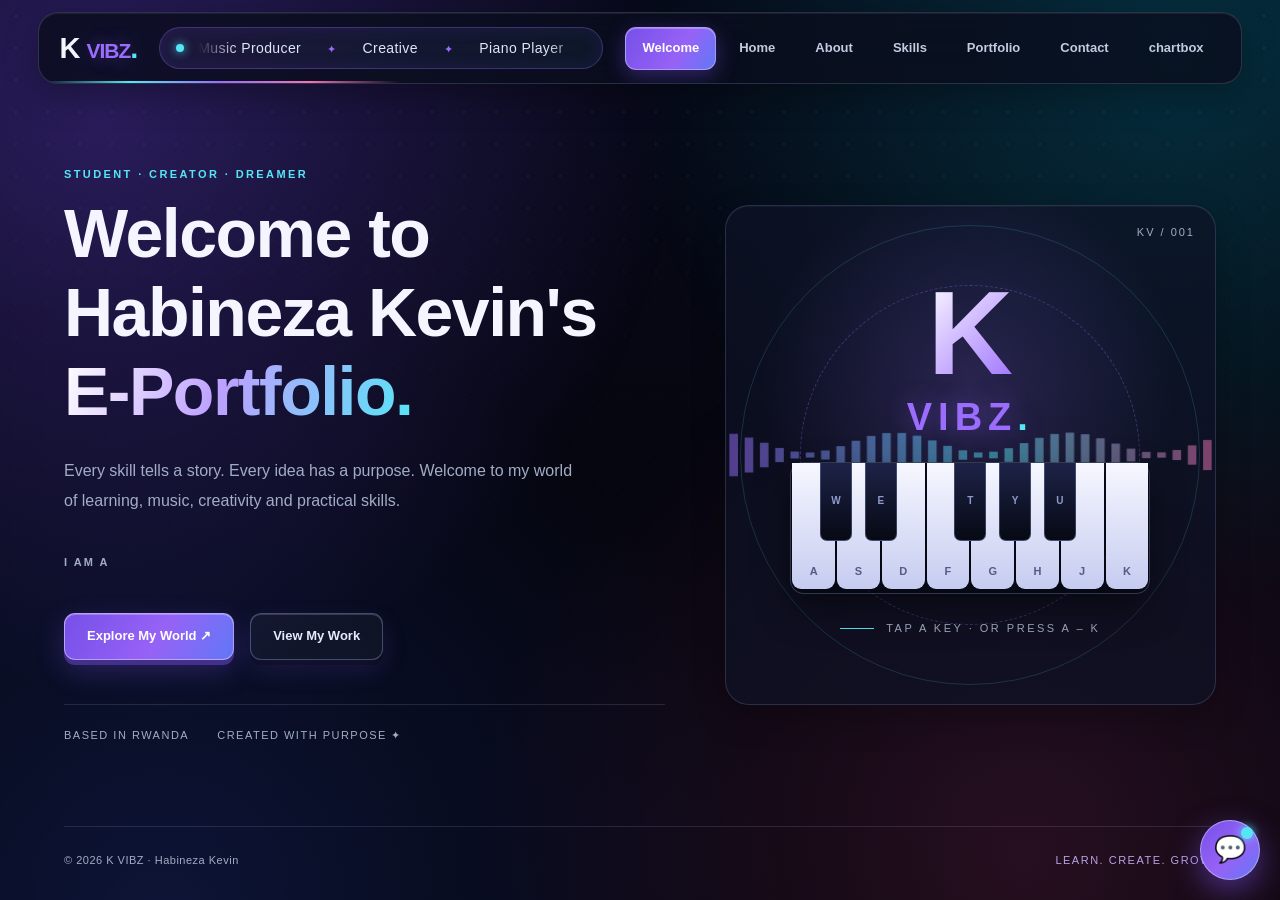
==== index.html @ 2c4d75a5 "Add files via upload" ====
<!DOCTYPE html>
<html lang="en">
<head>
  <meta charset="UTF-8">
  <meta name="viewport" content="width=device-width, initial-scale=1.0">
  <meta name="theme-color" content="#05060f">
  <title>K VIBZ | Habineza Kevin</title>
  <meta name="description" content="The creative portfolio of Habineza Kevin, K VIBZ — student, music producer and creative learner.">
  <link rel="stylesheet" href="styles.css">
  <link rel="stylesheet" href="chatbox.css">
  <link rel="stylesheet" href="welcome.css">
</head>
<body>
  <header class="site-header">
    <!-- Left: logo -->
    <a href="index.html" class="brand">K <span>VIBZ</span><i>.</i></a>

    <!-- Middle: moving words in a frame (edit the words here) -->
    <div class="header-ticker" aria-hidden="true">
      <span class="ticker-dot"></span>
      <div class="ticker-window">
        <div class="ticker-track">
          <span>Music Producer</span>
          <span>Creative</span>
          <span>Piano Player</span>
          <span>Humanities Student</span>
          <span>Hairdressing Trainee</span>
          <span>Dreamer</span>
          <span>Lifelong Learner</span>
        </div>
      </div>
    </div>

    <!-- Menu button (shows on phones and tablets) -->
    <button class="nav-toggle" type="button" aria-label="Open menu" aria-expanded="false">
      <span></span><span></span><span></span>
    </button>

    <!-- Right: page buttons -->
    <nav class="navigation">
      <a href="index.html" class="active">Welcome</a>
      <a href="home.html">Home</a>
      <a href="about.html">About</a>
      <a href="skills.html">Skills</a>
      <a href="portfolio.html">Portfolio</a>
      <a href="contact.html">Contact</a>
      <a href="chartbox.html">chartbox</a>
    </nav>
  </header>

  <main class="welcome-layout">
    <section class="welcome-copy">
      <p class="eyebrow">STUDENT · CREATOR · DREAMER</p>
      <h1 class="welcome-title">
        <span class="ln"><span>Welcome to</span></span>
        <span class="ln"><span>Habineza Kevin's</span></span>
        <span class="ln"><span class="gradient-text">E-Portfolio.</span></span>
      </h1>
      <p class="welcome-description">
        Every skill tells a story. Every idea has a purpose.
        Welcome to my world of learning, music, creativity
        and practical skills.
      </p>

      <div class="role-line">
        <span class="role-label">I AM A</span>
        <span class="moving-role">
          <span>Music Producer</span>
          <span>Piano Player</span>
          <span>Humanities Student</span>
          <span>Creative Learner</span>
          <span>Hairdressing Trainee</span>
        </span>
      </div>

      <div class="welcome-buttons">
        <a href="home.html" class="btn btn-primary">Explore My World ↗</a>
        <a href="portfolio.html" class="btn btn-outline">View My Work</a>
      </div>

      <div class="welcome-footer">
        <span>BASED IN RWANDA</span>
        <span>CREATED WITH PURPOSE ✦</span>
      </div>
    </section>

    <section class="identity-panel" aria-label="Play a note on the K VIBZ piano">
      <canvas id="viz" aria-hidden="true"></canvas>
      <div class="orbit orbit-one"></div>
      <div class="orbit orbit-two"></div>

      <div class="identity-logo">
        <span class="logo-k">K</span>
        <span class="logo-vibz">VIBZ<span class="logo-dot">.</span></span>
      </div>

      <!-- Playable piano: tap the keys, or press A S D F G H J K (and W E T Y U) -->
      <div class="piano" id="piano" role="group" aria-label="One-octave piano"></div>

      <div class="identity-caption" id="now">
        <span class="caption-line"></span>
        <span>TAP A KEY · OR PRESS A – K</span>
      </div>

      <div class="identity-number">KV / 001</div>
    </section>
  </main>

  <footer class="site-footer">
    <p>© 2026 K VIBZ · Habineza Kevin</p>
    <p>LEARN. CREATE. GROW.</p>
  </footer>

  <script src="script.js"></script>
  <script src="welcome.js"></script>
</body>
</html>
---- styles.css ----
/* ==========================================
   K VIBZ — WELCOME PAGE EXTRAS (index.html only)
   Add AFTER styles.css:  <link rel="stylesheet" href="welcome.css">
========================================== */

/* --- One entrance moment: headline lines rise into place --- */
.welcome-title .ln {
    display: block;
    overflow: hidden;
    padding-bottom: 0.08em;
}

.welcome-title .ln > span {
    display: inline-block;
    transform: translateY(115%);
    animation: lineRise 0.95s cubic-bezier(0.2, 0.8, 0.2, 1) forwards;
}

.welcome-title .ln:nth-child(2) > span { animation-delay: 0.12s; }
.welcome-title .ln:nth-child(3) > span { animation-delay: 0.24s; }

@keyframes lineRise {
    to { transform: translateY(0); }
}

/* --- The piano panel --- */
.identity-panel {
    min-height: 540px;
    gap: 22px;
    cursor: default;
}

/* glow that follows the pointer */
.identity-panel::before {
    content: "";
    position: absolute;
    inset: 0;
    z-index: 0;
    pointer-events: none;
    background: radial-gradient(320px circle at var(--mx, 50%) var(--my, 35%),
                rgba(155, 109, 255, 0.2), transparent 65%);
}

/* sound bars drawn behind everything */
#viz {
    position: absolute;
    inset: 0;
    width: 100%;
    height: 100%;
    z-index: 0;
    pointer-events: none;
}

.identity-panel .logo-k {
    font-size: clamp(84px, 10vw, 118px);
}

.identity-panel .logo-vibz {
    font-size: clamp(26px, 3.4vw, 38px);
}

.piano {
    position: relative;
    z-index: 2;
    display: flex;
    width: min(360px, 88%);
    height: 132px;
    padding: 0 0 4px;
    background: rgba(5, 7, 16, 0.75);
    border: 1px solid rgba(157, 177, 225, 0.28);
    border-radius: 14px;
    box-shadow: 0 16px 36px rgba(0, 0, 0, 0.4);
}

.key-w {
    position: relative;
    flex: 1;
    margin: 0 1px;
    padding: 0 0 8px;
    display: flex;
    align-items: flex-end;
    justify-content: center;

    border: 0;
    border-radius: 0 0 9px 9px;
    background: linear-gradient(#f6f7ff, #c6ccf0);
    color: #565b86;
    font-size: 11px;
    font-weight: 700;
    cursor: pointer;
    transition: transform 0.08s ease, background 0.2s ease, box-shadow 0.2s ease;
}

.key-b {
    position: absolute;
    top: 0;
    z-index: 3;
    width: 9%;
    height: 60%;
    margin-left: -4.5%;

    border: 1px solid rgba(157, 177, 225, 0.3);
    border-top: 0;
    border-radius: 0 0 7px 7px;
    background: linear-gradient(#1d2347, #070914);
    color: #8f9acb;
    font-size: 10px;
    font-weight: 700;
    cursor: pointer;
    transition: transform 0.08s ease, background 0.2s ease, box-shadow 0.2s ease;
}

.key-w.on {
    transform: translateY(2px);
    background: linear-gradient(#cdb8ff, #55e6f5);
    box-shadow: 0 0 22px rgba(85, 230, 245, 0.6);
}

.key-b.on {
    transform: translateY(2px);
    background: linear-gradient(#9b6dff, #f472b6);
    box-shadow: 0 0 20px rgba(244, 114, 182, 0.65);
    color: white;
}

.key-w:focus-visible,
.key-b:focus-visible {
    outline: 2px solid var(--cyan);
    outline-offset: 2px;
}

#now {
    min-width: 220px;
    justify-content: center;
}

@media (max-width: 600px) {
    .identity-panel { min-height: 480px; }
    .piano { height: 112px; }
}

@media (prefers-reduced-motion: reduce) {
    .welcome-title .ln > span {
        transform: none;
        animation: none;
    }
}
/* ==========================================
   K VIBZ — COMMON STYLES (all pages)
   Deep Night • Electric Purple • Cyan • Rose
========================================== */

@import url('https://fonts.googleapis.com/css2?family=DM+Sans:wght@400;500;600;700&family=Space+Grotesk:wght@400;500;600;700&display=swap');

:root {
    --bg: #05060f;
    --surface: #0e1326;
    --purple: #9b6dff;
    --cyan: #55e6f5;
    --rose: #f472b6;
    --text: #f4f5ff;
    --muted: #a2adc5;
    --border: rgba(165, 180, 220, 0.17);
    --radius: 16px;

    /* Side margins for every page: change this one value to adjust all */
    --page-width: min(1200px, 90%);
}

/* ==========================================
   1. BASE
========================================== */

* {
    margin: 0;
    padding: 0;
    box-sizing: border-box;
}

html {
    scroll-behavior: smooth;
    scroll-padding-top: 110px;
}

body {
    min-height: 100vh;
    display: flex;
    flex-direction: column;
    overflow-x: hidden;

    background: linear-gradient(180deg, #070918 0%, #05060f 55%, #04050b 100%);
    background-attachment: fixed;

    color: var(--text);
    font-family: 'DM Sans', sans-serif;
    line-height: 1.6;
}

a {
    color: inherit;
    text-decoration: none;
}

button,
input,
textarea,
select {
    font: inherit;
}

img {
    max-width: 100%;
}

/* ==========================================
   2. BACKGROUND  (aurora + dot grid + particles)
========================================== */

/* Slowly drifting colour glow */
body::before {
    content: "";
    position: fixed;
    inset: -25%;
    z-index: -3;
    pointer-events: none;

    background:
        radial-gradient(circle at 22% 25%, rgba(124, 77, 255, 0.30), transparent 32%),
        radial-gradient(circle at 78% 20%, rgba(0, 200, 220, 0.20), transparent 30%),
        radial-gradient(circle at 70% 80%, rgba(236, 72, 153, 0.15), transparent 32%),
        radial-gradient(circle at 25% 85%, rgba(56, 92, 255, 0.18), transparent 34%);

    animation: auroraDrift 28s ease-in-out infinite alternate;
}

/* Fine dot grid that fades toward the bottom */
body::after {
    content: "";
    position: fixed;
    inset: 0;
    z-index: -1;
    pointer-events: none;

    background-image: radial-gradient(rgba(255, 255, 255, 0.07) 1px, transparent 1px);
    background-size: 32px 32px;
    mask-image: linear-gradient(to bottom, black, transparent 80%);
    -webkit-mask-image: linear-gradient(to bottom, black, transparent 80%);
}

/* Floating particles are drawn by script.js */
#bg-canvas {
    position: fixed;
    inset: 0;
    z-index: -2;
    pointer-events: none;
}

/* ==========================================
   3. PAGE SIDE MARGINS  (the  |  content  |  look)
========================================== */

main {
    flex: 1;
    width: var(--page-width);
    margin: 0 auto;
    padding: 60px 0;
}

/* ==========================================
   4. HEADER:  [ K VIBZ ]  [ moving words ]  [ buttons ]
========================================== */

.site-header {
    position: sticky;
    top: 12px;
    z-index: 1000;

    width: min(1280px, 94%);
    margin: 12px auto 0;
    padding: 12px 20px;
    overflow: hidden;

    display: grid;
    grid-template-columns: auto minmax(0, 1fr) auto;
    grid-template-areas: "brand ticker nav";
    align-items: center;
    gap: 22px;

    background: rgba(10, 14, 30, 0.82);
    border: 1px solid rgba(170, 180, 220, 0.2);
    border-radius: 20px;

    -webkit-backdrop-filter: blur(20px);
    backdrop-filter: blur(20px);

    box-shadow:
        0 12px 35px rgba(0, 0, 0, 0.3),
        inset 0 1px 0 rgba(255, 255, 255, 0.07);

    transition: box-shadow 0.3s ease, border-color 0.3s ease;
}

.site-header.scrolled {
    border-color: rgba(155, 109, 255, 0.4);
    box-shadow:
        0 14px 40px rgba(0, 0, 0, 0.45),
        0 0 30px rgba(124, 77, 255, 0.12),
        inset 0 1px 0 rgba(255, 255, 255, 0.07);
}

/* Glowing line sliding along the bottom edge */
.site-header::after {
    content: "";
    position: absolute;
    left: 0;
    bottom: 0;
    width: 30%;
    height: 2px;
    background: linear-gradient(90deg, transparent, var(--cyan), var(--purple), var(--rose), transparent);
    animation: headerGlow 5s ease-in-out infinite alternate;
}

/* --- Logo (left) --- */

.brand {
    grid-area: brand;
    font-family: 'Space Grotesk', sans-serif;
    font-size: 29px;
    font-weight: 700;
    letter-spacing: -1px;
    white-space: nowrap;
}

.brand span {
  font-size: 21px;
    color: var(--purple);
    text-shadow: 0 0 20px rgba(155, 109, 255, 0.4);
}

.brand i {
    color: var(--cyan);
    font-style: normal;
}

/* --- Moving words in a frame (middle) --- */

.header-ticker {
    grid-area: ticker;
    min-width: 0;
    height: 42px;
    padding: 0 16px;

    display: flex;
    align-items: center;
    gap: 14px;

    background: linear-gradient(135deg, rgba(155, 109, 255, 0.1), rgba(85, 230, 245, 0.05));
    border: 1px solid rgba(155, 109, 255, 0.32);
    border-radius: 999px;
    box-shadow: inset 0 0 18px rgba(124, 77, 255, 0.1);
}

.ticker-dot {
    flex-shrink: 0;
    width: 8px;
    height: 8px;
    border-radius: 50%;
    background: var(--cyan);
    box-shadow: 0 0 10px var(--cyan);
    animation: pulse 1.8s ease-in-out infinite;
}

.ticker-window {
    flex: 1;
    min-width: 0;
    overflow: hidden;

    mask-image: linear-gradient(90deg, transparent, black 10%, black 90%, transparent);
    -webkit-mask-image: linear-gradient(90deg, transparent, black 10%, black 90%, transparent);
}

.ticker-track {
    display: flex;
    align-items: center;
    gap: 26px;
    width: max-content;
    animation: tickerMove 30s linear infinite;

    font-family: 'Space Grotesk', sans-serif;
    font-size: 14px;
    font-weight: 500;
    letter-spacing: 0.4px;
    color: #dfe4fa;
    white-space: nowrap;
}

.ticker-track span::after {
    content: "✦";
    margin-left: 26px;
    color: var(--purple);
    font-size: 11px;
}

.header-ticker:hover .ticker-track {
    animation-play-state: paused;
}

/* --- Navigation buttons (right) --- */

.navigation {
    grid-area: nav;
    display: flex;
    align-items: center;
    gap: 6px;
}

.navigation a {
    padding: 10px 16px;
    border: 1px solid transparent;
    border-radius: 11px;

    color: #c3cbe0;
    font-size: 13px;
    font-weight: 600;
    white-space: nowrap;

    transition: color 0.25s ease, background 0.25s ease, border-color 0.25s ease,
                box-shadow 0.25s ease, transform 0.25s ease;
}

.navigation a:hover {
    color: white;
    background: rgba(155, 109, 255, 0.14);
    border-color: rgba(155, 109, 255, 0.4);
    transform: translateY(-2px);
}

.navigation a.active {
    color: white;
    background: linear-gradient(120deg, #7650e9, #9762f6 60%, #6178f6);
    border-color: rgba(213, 198, 255, 0.55);
    box-shadow: 0 6px 20px rgba(126, 83, 245, 0.35), inset 0 1px 0 rgba(255, 255, 255, 0.25);
}

/* --- Menu button (phones and tablets only) --- */

.nav-toggle {
    grid-area: toggle;
    display: none;
    width: 44px;
    height: 44px;
    padding: 0;

    flex-direction: column;
    align-items: center;
    justify-content: center;
    gap: 5px;

    background: rgba(155, 109, 255, 0.12);
    border: 1px solid rgba(155, 109, 255, 0.4);
    border-radius: 12px;
    cursor: pointer;
}

.nav-toggle span {
    display: block;
    width: 20px;
    height: 2px;
    background: white;
    border-radius: 2px;
    transition: transform 0.3s ease, opacity 0.3s ease;
}

.site-header.menu-open .nav-toggle span:nth-child(1) { transform: translateY(7px) rotate(45deg); }
.site-header.menu-open .nav-toggle span:nth-child(2) { opacity: 0; }
.site-header.menu-open .nav-toggle span:nth-child(3) { transform: translateY(-7px) rotate(-45deg); }

/* ==========================================
   5. TEXT
========================================== */

h1,
h2,
h3 {
    color: var(--text);
    font-family: 'Space Grotesk', sans-serif;
}

.eyebrow {
    color: var(--cyan);
    font-size: 11px;
    font-weight: 700;
    letter-spacing: 2.4px;
}

.gradient-text {
    background: linear-gradient(110deg, #ffffff 0%, #bda0ff 45%, #55e6f5 100%);
    -webkit-background-clip: text;
    background-clip: text;
    -webkit-text-fill-color: transparent;
    color: transparent;
}

.page-description {
    max-width: 650px;
    color: var(--muted);
    font-size: 15px;
    line-height: 1.9;
}

/* ==========================================
   6. BUTTONS
========================================== */

.btn {
    display: inline-flex;
    align-items: center;
    justify-content: center;
    gap: 8px;

    min-height: 47px;
    padding: 12px 22px;

    border: 1px solid rgba(190, 173, 255, 0.42);
    border-radius: 11px;

    font-size: 13px;
    font-weight: 700;
    text-align: center;
    cursor: pointer;

    box-shadow:
        0 5px 0 rgba(0, 0, 0, 0.2),
        0 10px 24px rgba(110, 77, 210, 0.18),
        inset 0 1px 0 rgba(255, 255, 255, 0.16);

    transition: transform 0.25s ease, box-shadow 0.25s ease,
                border-color 0.25s ease, background 0.25s ease;
}

.btn:hover {
    transform: translateY(-3px);
}

.btn:active {
    transform: translateY(1px);
    box-shadow: 0 3px 10px rgba(0, 0, 0, 0.2);
}

.btn-primary {
    color: white;
    background: linear-gradient(120deg, #7650e9, #9762f6 55%, #6178f6);
    border-color: rgba(213, 198, 255, 0.65);
    box-shadow:
        0 5px 0 #42308a,
        0 10px 28px rgba(126, 83, 245, 0.28),
        inset 0 1px 0 rgba(255, 255, 255, 0.25);
}

.btn-primary:hover {
    background: linear-gradient(120deg, #8968ff, #a678ff 55%, #6b91ff);
    box-shadow:
        0 7px 0 #42308a,
        0 16px 35px rgba(126, 83, 245, 0.4);
}

.btn-outline {
    color: #e5eaff;
    background: rgba(255, 255, 255, 0.035);
    border-color: rgba(157, 181, 230, 0.35);
}

.btn-outline:hover {
    color: white;
    background: rgba(155, 109, 255, 0.13);
    border-color: var(--purple);
}

/* ==========================================
   7. WELCOME PAGE (index.html)
========================================== */

.welcome-layout {
    display: grid;
    grid-template-columns: 1.1fr 0.9fr;
    align-items: center;
    gap: 60px;
    padding: 50px 0;
}

.welcome-title {
    margin: 14px 0 22px;
    font-size: clamp(38px, 5.4vw, 68px);
    font-weight: 700;
    line-height: 1.08;
    letter-spacing: -1.5px;
}

.welcome-description {
    max-width: 520px;
    color: var(--muted);
    font-size: 16px;
    line-height: 1.85;
}

.role-line {
    display: flex;
    align-items: center;
    flex-wrap: wrap;
    gap: 14px;
    margin: 30px 0 34px;
}

.role-label {
    color: var(--muted);
    font-size: 11px;
    font-weight: 700;
    letter-spacing: 2px;
}

.moving-role {
    position: relative;
    display: inline-block;
    min-width: 230px;
    height: 1.7em;
    overflow: hidden;

    color: var(--cyan);
    font-family: 'Space Grotesk', sans-serif;
    font-size: 20px;
    font-weight: 600;
}

.moving-role span {
    position: absolute;
    top: 0;
    left: 0;
    white-space: nowrap;
    opacity: 0;
    animation: roleSwap 15s infinite;
}

.moving-role span:nth-child(1) { animation-delay: 0s; }
.moving-role span:nth-child(2) { animation-delay: 3s; }
.moving-role span:nth-child(3) { animation-delay: 6s; }
.moving-role span:nth-child(4) { animation-delay: 9s; }
.moving-role span:nth-child(5) { animation-delay: 12s; }

.welcome-buttons {
    display: flex;
    flex-wrap: wrap;
    gap: 16px;
}

.welcome-footer {
    display: flex;
    flex-wrap: wrap;
    gap: 12px 28px;
    margin-top: 44px;
    padding-top: 22px;
    border-top: 1px solid var(--border);

    color: var(--muted);
    font-size: 11px;
    letter-spacing: 1.5px;
}

.identity-panel {
    position: relative;
    display: flex;
    flex-direction: column;
    align-items: center;
    justify-content: center;
    gap: 26px;

    min-height: 500px;
    overflow: hidden;

    background-color: rgba(14, 19, 38, 0.72);
    border: 1px solid rgba(157, 177, 225, 0.2);
    border-radius: 24px;
    box-shadow:
        0 12px 32px rgba(0, 0, 0, 0.25),
        inset 0 1px 0 rgba(255, 255, 255, 0.04);
}

.orbit {
    position: absolute;
    top: 50%;
    left: 50%;
    border-radius: 50%;
    pointer-events: none;
}

.orbit-one {
    width: 340px;
    height: 340px;
    margin: -170px 0 0 -170px;
    border: 1px dashed rgba(155, 109, 255, 0.35);
    animation: spin 40s linear infinite;
}

.orbit-two {
    width: 460px;
    height: 460px;
    margin: -230px 0 0 -230px;
    border: 1px solid rgba(85, 230, 245, 0.16);
    animation: spin 60s linear infinite reverse;
}

.identity-logo {
    position: relative;
    z-index: 1;
    display: flex;
    flex-direction: column;
    align-items: center;
    font-family: 'Space Grotesk', sans-serif;
    font-weight: 700;
    line-height: 1;
    animation: logoFloat 5s ease-in-out infinite;
}

.logo-k {
    font-size: clamp(100px, 13vw, 150px);
    background: linear-gradient(135deg, #ffffff, var(--purple));
    -webkit-background-clip: text;
    background-clip: text;
    -webkit-text-fill-color: transparent;
    color: transparent;
}

.logo-vibz {
    margin-top: 6px;
    color: var(--purple);
    font-size: clamp(30px, 4vw, 44px);
    letter-spacing: 6px;
    text-shadow: 0 0 24px rgba(155, 109, 255, 0.4);
}

.logo-dot {
    color: var(--cyan);
}

.identity-caption {
    position: relative;
    z-index: 1;
    display: flex;
    align-items: center;
    gap: 12px;

    color: var(--muted);
    font-size: 11px;
    letter-spacing: 2.5px;
}

.caption-line {
    width: 34px;
    height: 1px;
    background: var(--cyan);
}

.floating-card {
    position: absolute;
    z-index: 2;
    display: flex;
    align-items: center;
    gap: 10px;
    padding: 11px 16px;

    background: rgba(10, 14, 30, 0.92);
    border: 1px solid rgba(157, 177, 225, 0.25);
    border-radius: 12px;
    box-shadow: 0 10px 28px rgba(0, 0, 0, 0.3);

    font-size: 13px;
    font-weight: 600;
}

.card-top    { top: 11%;    left: 6%; }
.card-bottom { bottom: 11%; right: 6%; }

.card-icon {
    display: grid;
    place-items: center;
    width: 28px;
    height: 28px;
    border-radius: 8px;
    background: rgba(155, 109, 255, 0.2);
    color: var(--cyan);
}

.identity-number {
    position: absolute;
    right: 20px;
    top: 18px;
    color: var(--muted);
    font-size: 11px;
    letter-spacing: 2px;
}

/* ==========================================
   8. SHARED CARDS, IMAGES, FORMS (other pages)
========================================== */

.focus-card,
.skill-card,
.work-card,
.practical-card,
.about-block,
.values-grid > div,
.contact-details,
.contact-form,
.project-feature,
.home-visual {
    background-color: rgba(14, 19, 38, 0.72);
    border: 1px solid rgba(157, 177, 225, 0.2);
    border-radius: var(--radius);
    box-shadow:
        0 12px 32px rgba(0, 0, 0, 0.22),
        inset 0 1px 0 rgba(255, 255, 255, 0.04);
    transition: border-color 0.25s ease, box-shadow 0.25s ease;
}

.focus-card:hover,
.skill-card:hover,
.work-card:hover,
.practical-card:hover {
    border-color: rgba(155, 109, 255, 0.55);
    box-shadow:
        0 18px 40px rgba(0, 0, 0, 0.3),
        0 0 25px rgba(127, 83, 245, 0.1);
}

.profile-image,
.work-image img,
.practical-card img {
    border: 1px solid rgba(170, 180, 230, 0.13);
}

.profile-image {
    border-radius: 12px;
}

.work-image,
.practical-card {
    overflow: hidden;
}

.work-image img,
.practical-card img {
    transition: transform 0.45s ease, filter 0.45s ease;
}

.work-card:hover .work-image img,
.practical-card:hover img {
    transform: scale(1.04);
    filter: saturate(1.12);
}

.contact-form input,
.contact-form textarea,
.contact-form select {
    color: var(--text);
    background: rgba(5, 7, 16, 0.85);
    border: 1px solid rgba(157, 177, 225, 0.25);
    border-radius: 9px;
    transition: border-color 0.2s ease, box-shadow 0.2s ease;
}

.contact-form input:focus,
.contact-form textarea:focus,
.contact-form select:focus {
    outline: none;
    border-color: var(--purple);
    box-shadow: 0 0 0 3px rgba(155, 109, 255, 0.13);
}

/* ==========================================
   9. FOOTER
========================================== */

.site-footer {
    width: var(--page-width);
    margin: 0 auto;
    padding: 25px 0 30px;

    display: flex;
    justify-content: space-between;
    align-items: center;
    flex-wrap: wrap;
    gap: 12px;

    border-top: 1px solid var(--border);
    color: var(--muted);
    font-size: 11px;
    letter-spacing: 0.5px;
}

.site-footer p:last-child {
    color: #b7a2e5;
    letter-spacing: 1.5px;
}

/* ==========================================
   10. ANIMATIONS
========================================== */

@keyframes auroraDrift {
    from { transform: translate3d(-3%, -2%, 0) rotate(0deg); }
    to   { transform: translate3d(3%, 3%, 0) rotate(8deg); }
}

@keyframes headerGlow {
    from { transform: translateX(0);    opacity: 0.5; }
    to   { transform: translateX(233%); opacity: 1; }
}

@keyframes tickerMove {
    to { transform: translateX(-50%); }
}

@keyframes pulse {
    0%, 100% { opacity: 1;   transform: scale(1); }
    50%      { opacity: 0.4; transform: scale(0.7); }
}

@keyframes roleSwap {
    0%   { opacity: 0; transform: translateY(100%); }
    3%   { opacity: 1; transform: translateY(0); }
    18%  { opacity: 1; transform: translateY(0); }
    21%  { opacity: 0; transform: translateY(-100%); }
    100% { opacity: 0; transform: translateY(-100%); }
}

@keyframes logoFloat {
    0%, 100% { transform: translateY(0); }
    50%      { transform: translateY(-9px); }
}

@keyframes spin {
    to { transform: rotate(360deg); }
}

/* ==========================================
   11. ACCESSIBILITY
========================================== */

a:focus-visible,
button:focus-visible {
    outline: 2px solid var(--cyan);
    outline-offset: 4px;
}

@media (prefers-reduced-motion: reduce) {
    *,
    *::before,
    *::after {
        scroll-behavior: auto !important;
        animation-duration: 0.01ms !important;
        animation-iteration-count: 1 !important;
        transition-duration: 0.01ms !important;
    }

    .ticker-track {
        animation: none;
    }

    .moving-role span:first-child {
        opacity: 1;
        animation: none;
    }
}

/* ==========================================
   12. TABLETS  (menu button + words on their own row)
========================================== */

@media (max-width: 1020px) {
    .site-header {
        grid-template-columns: 1fr auto;
        grid-template-areas:
            "brand  toggle"
            "ticker ticker"
            "nav    nav";
        gap: 14px;
        padding: 14px 18px;
    }

    .nav-toggle {
        display: flex;
    }

    .navigation {
        display: none;
        flex-direction: column;
        align-items: stretch;
        gap: 6px;
    }

    .site-header.menu-open .navigation {
        display: flex;
    }

    .navigation a {
        padding: 12px 16px;
        font-size: 14px;
    }

    main {
        padding: 40px 0;
    }

    .welcome-layout {
        grid-template-columns: 1fr;
        gap: 40px;
        padding: 30px 0;
    }

    .identity-panel {
        min-height: 420px;
    }
}

/* ==========================================
   13. PHONES
========================================== */

@media (max-width: 600px) {
    body {
        background-attachment: scroll;
    }

    .site-header {
        width: 94%;
        top: 6px;
        margin-top: 6px;
        border-radius: 16px;
    }

    .brand {
        font-size: 23px;
    }

    .welcome-buttons .btn {
        flex: 1 1 100%;
    }

    .moving-role {
        min-width: 200px;
        font-size: 18px;
    }

    .orbit-two {
        display: none;
    }

    .floating-card {
        font-size: 12px;
        padding: 9px 12px;
    }

    .site-footer {
        flex-direction: column;
        align-items: flex-start;
    }
}
/* ==========================================
   K VIBZ — CHAT BOX STYLES (all pages)
   Add in the <head> of every page:
   <link rel="stylesheet" href="chatbox.css">
   Uses the colours from styles.css when it is loaded,
   and has its own fallback colours when it is not.
========================================== */

.kv-chat {
    position: fixed;
    right: 20px;
    bottom: calc(20px + env(safe-area-inset-bottom,0px));
    z-index: 2000;
    font-family: 'DM Sans',system-ui,sans-serif;
}

.kv-fab {
    position: relative;
    display: grid;
    place-items: center;
    width: 60px;
    height: 60px;
    padding: 0;
    border: 1px solid rgba(213,198,255,.6);
    border-radius: 50%;
    background: linear-gradient(135deg,#7650e9,#9762f6 55%,#6178f6);
    color: #fff;
    font-size: 26px;
    cursor: pointer;
    box-shadow: 0 10px 30px rgba(126,83,245,.5);
    transition: transform .25s ease,box-shadow .25s ease;
}

.kv-fab:hover {
    transform: translateY(-3px) scale(1.05);
    box-shadow: 0 14px 36px rgba(126,83,245,.65);
}

.kv-fab-ping {
    position: absolute;
    top: 6px;
    right: 6px;
    width: 12px;
    height: 12px;
    border-radius: 50%;
    background: var(--cyan,#55e6f5);
    box-shadow: 0 0 10px var(--cyan,#55e6f5);
    animation: kvPing 1.8s ease-in-out infinite;
}

.kv-chat.is-open .kv-fab-ping {
    display: none;
}

.kv-panel {
    position: fixed;
    right: 20px;
    bottom: calc(92px + env(safe-area-inset-bottom,0px));
    display: none;
    flex-direction: column;
    width: min(380px,calc(100vw - 32px));
    height: min(560px,calc(100vh - 130px));
    overflow: hidden;
    background: rgba(10,14,30,.97);
    border: 1px solid rgba(155,109,255,.4);
    border-radius: 20px;
    box-shadow: 0 24px 60px rgba(0,0,0,.55);
    transform-origin: bottom right;
    color: #eef0ff;
}

.kv-panel.open {
    display: flex;
    animation: kvPop .3s ease;
}

.kv-head {
    display: flex;
    align-items: center;
    gap: 12px;
    padding: 14px 16px;
    background: linear-gradient(120deg,rgba(118,80,233,.38),rgba(85,230,245,.12));
    border-bottom: 1px solid rgba(157,177,225,.2);
}

.kv-avatar {
    display: grid;
    place-items: center;
    flex-shrink: 0;
    width: 40px;
    height: 40px;
    border-radius: 50%;
    background: linear-gradient(135deg,#9762f6,#55e6f5);
    color: #fff;
    font-family: 'Space Grotesk',sans-serif;
    font-size: 20px;
    font-weight: 700;
}

.kv-title {
    display: flex;
    flex-direction: column;
    flex: 1;
    line-height: 1.3;
}

.kv-title strong {
    font-family: 'Space Grotesk',sans-serif;
    font-size: 15px;
}

.kv-title span {
    display: flex;
    align-items: center;
    gap: 6px;
    color: #a2adc5;
    font-size: 12px;
}

.kv-online {
    width: 8px;
    height: 8px;
    border-radius: 50%;
    background: #4ade80;
    box-shadow: 0 0 8px #4ade80;
}

.kv-close {
    width: 34px;
    height: 34px;
    padding: 0;
    border: 1px solid rgba(157,177,225,.3);
    border-radius: 10px;
    background: transparent;
    color: #c3cbe0;
    font-size: 15px;
    cursor: pointer;
}

.kv-close:hover {
    background: rgba(155,109,255,.18);
    color: #fff;
}

.kv-messages {
    display: flex;
    flex-direction: column;
    flex: 1;
    gap: 10px;
    padding: 16px;
    overflow-y: auto;
    scroll-behavior: smooth;
}

.kv-msg {
    max-width: 86%;
    padding: 10px 14px;
    border-radius: 16px;
    font-size: 14px;
    line-height: 1.55;
    overflow-wrap: anywhere;
    animation: kvIn .3s ease;
}

.kv-bot {
    align-self: flex-start;
    background: rgba(155,109,255,.14);
    border: 1px solid rgba(155,109,255,.28);
    border-bottom-left-radius: 5px;
}

.kv-user {
    align-self: flex-end;
    background: linear-gradient(120deg,#7650e9,#6178f6);
    border-bottom-right-radius: 5px;
    color: #fff;
}

.kv-msg a {
    color: #55e6f5;
    text-decoration: underline;
}

.kv-typing {
    display: flex;
    gap: 5px;
    align-self: flex-start;
    padding: 13px 16px;
    background: rgba(155,109,255,.14);
    border: 1px solid rgba(155,109,255,.28);
    border-radius: 16px;
    border-bottom-left-radius: 5px;
}

.kv-typing i {
    width: 7px;
    height: 7px;
    border-radius: 50%;
    background: #bda0ff;
    animation: kvDot 1.1s ease-in-out infinite;
}

.kv-typing i:nth-child(2) {
    animation-delay: .15s;
}

.kv-typing i:nth-child(3) {
    animation-delay: .3s;
}

.kv-chips {
    display: flex;
    gap: 8px;
    padding: 10px 12px;
    overflow-x: auto;
    border-top: 1px solid rgba(157,177,225,.15);
    scrollbar-width: none;
}

.kv-chips::-webkit-scrollbar {
    display: none;
}

.kv-chip {
    flex-shrink: 0;
    padding: 7px 13px;
    border: 1px solid rgba(155,109,255,.4);
    border-radius: 999px;
    background: rgba(155,109,255,.1);
    color: #e5eaff;
    font: inherit;
    font-size: 12.5px;
    font-weight: 600;
    cursor: pointer;
    white-space: nowrap;
}

.kv-chip:hover {
    background: rgba(155,109,255,.25);
}

.kv-form {
    display: flex;
    gap: 8px;
    padding: 12px;
    border-top: 1px solid rgba(157,177,225,.2);
}

.kv-input {
    flex: 1;
    min-width: 0;
    padding: 11px 14px;
    border: 1px solid rgba(157,177,225,.28);
    border-radius: 12px;
    background: rgba(5,7,16,.85);
    color: #f4f5ff;
    font: inherit;
    font-size: 16px;
}

.kv-input:focus {
    outline: none;
    border-color: #9b6dff;
    box-shadow: 0 0 0 3px rgba(155,109,255,.18);
}

.kv-send {
    width: 46px;
    flex-shrink: 0;
    padding: 0;
    border: none;
    border-radius: 12px;
    background: linear-gradient(120deg,#7650e9,#6178f6);
    color: #fff;
    font-size: 18px;
    cursor: pointer;
}

.kv-send:hover {
    filter: brightness(1.15);
}

@keyframes kvPing {
    0%,100% {
        opacity: 1;
        transform: scale(1);
    }
    50% {
        opacity: .4;
        transform: scale(.7);
    }
}

@keyframes kvPop {
    from {
        opacity: 0;
        transform: translateY(14px) scale(.96);
    }
    to {
        opacity: 1;
        transform: none;
    }
}

@keyframes kvIn {
    from {
        opacity: 0;
        transform: translateY(8px);
    }
    to {
        opacity: 1;
        transform: none;
    }
}

@keyframes kvDot {
    0%,100% {
        transform: translateY(0);
        opacity: .5;
    }
    50% {
        transform: translateY(-5px);
        opacity: 1;
    }
}

@media (max-width:480px) {
    .kv-chat {
        right: 14px;
    }
    .kv-panel {
        right: 12px;
        left: 12px;
        width: auto;
    }
}

@media (prefers-reduced-motion:reduce) {
    .kv-panel.open,.kv-msg,.kv-fab-ping,.kv-typing i {
        animation: none;
    }
    .kv-messages {
        scroll-behavior: auto;
    }
}
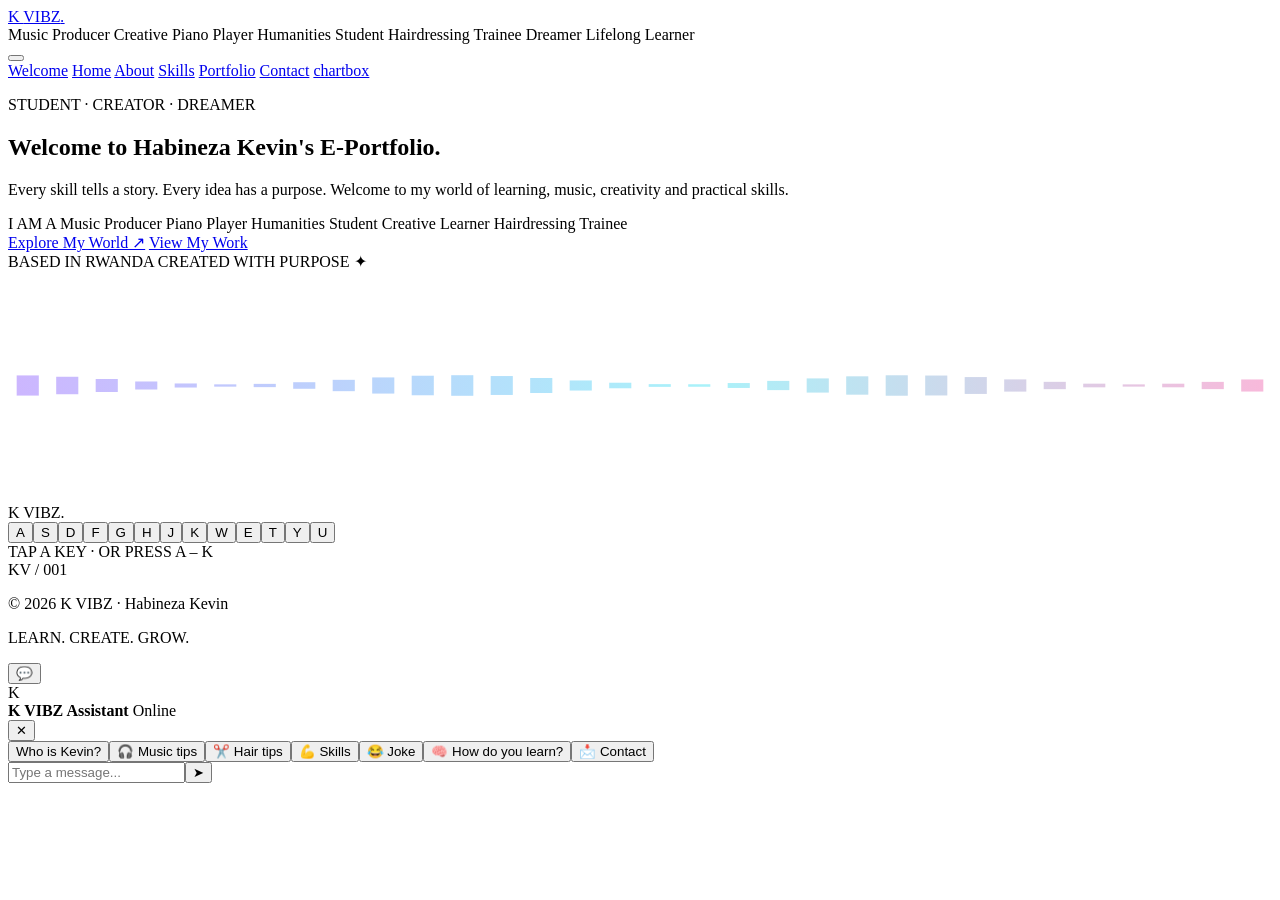
==== commit 5c1db209: "Fix stylesheet link from styles.css to style.css" ====
--- a/index.html
+++ b/index.html
@@ -6,7 +6,7 @@
   <meta name="theme-color" content="#05060f">
   <title>K VIBZ | Habineza Kevin</title>
   <meta name="description" content="The creative portfolio of Habineza Kevin, K VIBZ — student, music producer and creative learner.">
-  <link rel="stylesheet" href="styles.css">
+  <link rel="stylesheet" href="style.css">
   <link rel="stylesheet" href="chatbox.css">
   <link rel="stylesheet" href="welcome.css">
 </head>
@@ -114,4 +114,4 @@
   <script src="script.js"></script>
   <script src="welcome.js"></script>
 </body>
-</html>+</html>
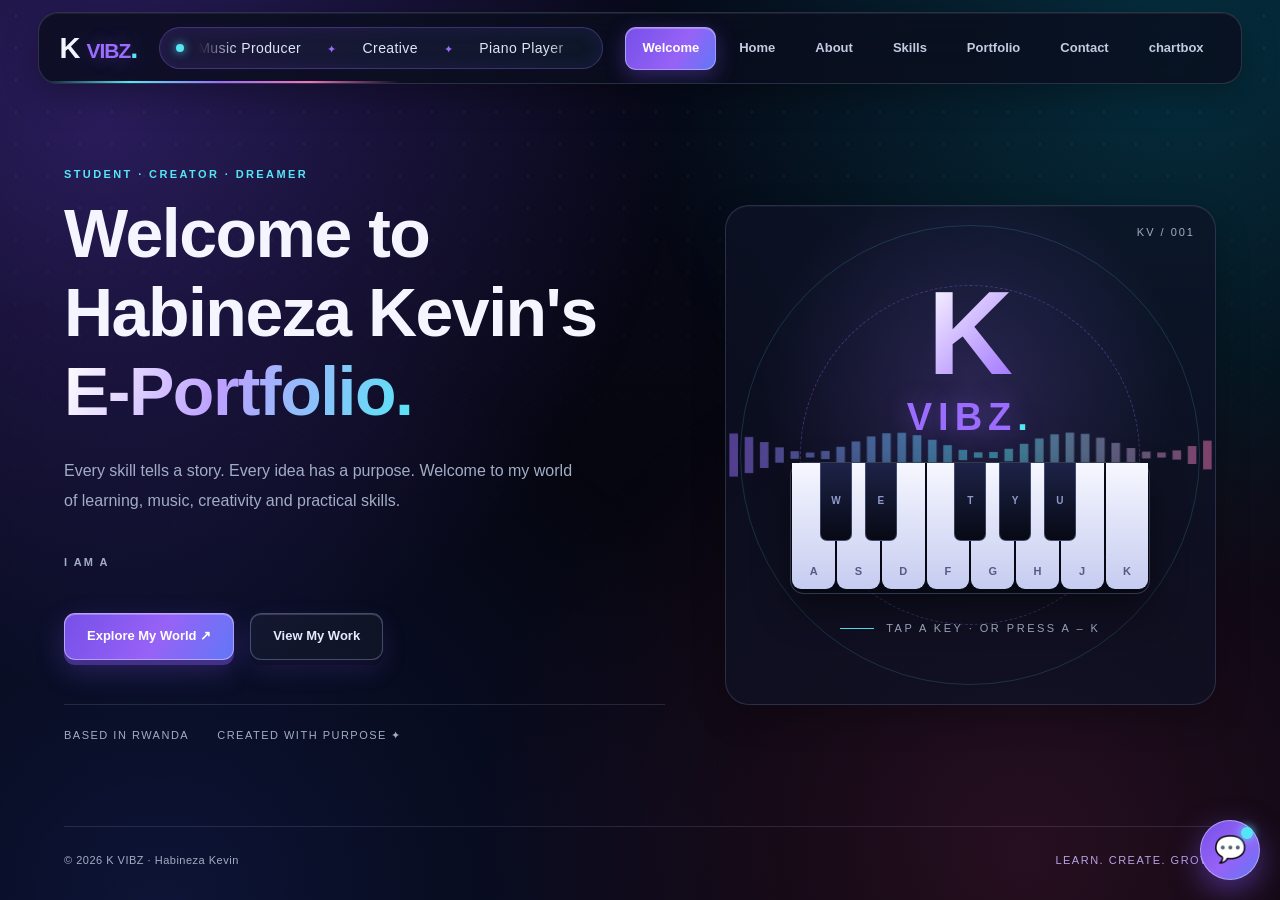
==== commit 528ac8dd: "Update stylesheet link from style.css to styles.css" ====
--- a/index.html
+++ b/index.html
@@ -6,7 +6,7 @@
   <meta name="theme-color" content="#05060f">
   <title>K VIBZ | Habineza Kevin</title>
   <meta name="description" content="The creative portfolio of Habineza Kevin, K VIBZ — student, music producer and creative learner.">
-  <link rel="stylesheet" href="style.css">
+  <link rel="stylesheet" href="styles.css">
   <link rel="stylesheet" href="chatbox.css">
   <link rel="stylesheet" href="welcome.css">
 </head>
--- a/styles.css
+++ b/styles.css
@@ -0,0 +1,1411 @@
+/* ==========================================
+   K VIBZ — WELCOME PAGE EXTRAS (index.html only)
+   Add AFTER styles.css:  <link rel="stylesheet" href="welcome.css">
+========================================== */
+
+/* --- One entrance moment: headline lines rise into place --- */
+.welcome-title .ln {
+    display: block;
+    overflow: hidden;
+    padding-bottom: 0.08em;
+}
+
+.welcome-title .ln > span {
+    display: inline-block;
+    transform: translateY(115%);
+    animation: lineRise 0.95s cubic-bezier(0.2, 0.8, 0.2, 1) forwards;
+}
+
+.welcome-title .ln:nth-child(2) > span { animation-delay: 0.12s; }
+.welcome-title .ln:nth-child(3) > span { animation-delay: 0.24s; }
+
+@keyframes lineRise {
+    to { transform: translateY(0); }
+}
+
+/* --- The piano panel --- */
+.identity-panel {
+    min-height: 540px;
+    gap: 22px;
+    cursor: default;
+}
+
+/* glow that follows the pointer */
+.identity-panel::before {
+    content: "";
+    position: absolute;
+    inset: 0;
+    z-index: 0;
+    pointer-events: none;
+    background: radial-gradient(320px circle at var(--mx, 50%) var(--my, 35%),
+                rgba(155, 109, 255, 0.2), transparent 65%);
+}
+
+/* sound bars drawn behind everything */
+#viz {
+    position: absolute;
+    inset: 0;
+    width: 100%;
+    height: 100%;
+    z-index: 0;
+    pointer-events: none;
+}
+
+.identity-panel .logo-k {
+    font-size: clamp(84px, 10vw, 118px);
+}
+
+.identity-panel .logo-vibz {
+    font-size: clamp(26px, 3.4vw, 38px);
+}
+
+.piano {
+    position: relative;
+    z-index: 2;
+    display: flex;
+    width: min(360px, 88%);
+    height: 132px;
+    padding: 0 0 4px;
+    background: rgba(5, 7, 16, 0.75);
+    border: 1px solid rgba(157, 177, 225, 0.28);
+    border-radius: 14px;
+    box-shadow: 0 16px 36px rgba(0, 0, 0, 0.4);
+}
+
+.key-w {
+    position: relative;
+    flex: 1;
+    margin: 0 1px;
+    padding: 0 0 8px;
+    display: flex;
+    align-items: flex-end;
+    justify-content: center;
+
+    border: 0;
+    border-radius: 0 0 9px 9px;
+    background: linear-gradient(#f6f7ff, #c6ccf0);
+    color: #565b86;
+    font-size: 11px;
+    font-weight: 700;
+    cursor: pointer;
+    transition: transform 0.08s ease, background 0.2s ease, box-shadow 0.2s ease;
+}
+
+.key-b {
+    position: absolute;
+    top: 0;
+    z-index: 3;
+    width: 9%;
+    height: 60%;
+    margin-left: -4.5%;
+
+    border: 1px solid rgba(157, 177, 225, 0.3);
+    border-top: 0;
+    border-radius: 0 0 7px 7px;
+    background: linear-gradient(#1d2347, #070914);
+    color: #8f9acb;
+    font-size: 10px;
+    font-weight: 700;
+    cursor: pointer;
+    transition: transform 0.08s ease, background 0.2s ease, box-shadow 0.2s ease;
+}
+
+.key-w.on {
+    transform: translateY(2px);
+    background: linear-gradient(#cdb8ff, #55e6f5);
+    box-shadow: 0 0 22px rgba(85, 230, 245, 0.6);
+}
+
+.key-b.on {
+    transform: translateY(2px);
+    background: linear-gradient(#9b6dff, #f472b6);
+    box-shadow: 0 0 20px rgba(244, 114, 182, 0.65);
+    color: white;
+}
+
+.key-w:focus-visible,
+.key-b:focus-visible {
+    outline: 2px solid var(--cyan);
+    outline-offset: 2px;
+}
+
+#now {
+    min-width: 220px;
+    justify-content: center;
+}
+
+@media (max-width: 600px) {
+    .identity-panel { min-height: 480px; }
+    .piano { height: 112px; }
+}
+
+@media (prefers-reduced-motion: reduce) {
+    .welcome-title .ln > span {
+        transform: none;
+        animation: none;
+    }
+}
+/* ==========================================
+   K VIBZ — COMMON STYLES (all pages)
+   Deep Night • Electric Purple • Cyan • Rose
+========================================== */
+
+@import url('https://fonts.googleapis.com/css2?family=DM+Sans:wght@400;500;600;700&family=Space+Grotesk:wght@400;500;600;700&display=swap');
+
+:root {
+    --bg: #05060f;
+    --surface: #0e1326;
+    --purple: #9b6dff;
+    --cyan: #55e6f5;
+    --rose: #f472b6;
+    --text: #f4f5ff;
+    --muted: #a2adc5;
+    --border: rgba(165, 180, 220, 0.17);
+    --radius: 16px;
+
+    /* Side margins for every page: change this one value to adjust all */
+    --page-width: min(1200px, 90%);
+}
+
+/* ==========================================
+   1. BASE
+========================================== */
+
+* {
+    margin: 0;
+    padding: 0;
+    box-sizing: border-box;
+}
+
+html {
+    scroll-behavior: smooth;
+    scroll-padding-top: 110px;
+}
+
+body {
+    min-height: 100vh;
+    display: flex;
+    flex-direction: column;
+    overflow-x: hidden;
+
+    background: linear-gradient(180deg, #070918 0%, #05060f 55%, #04050b 100%);
+    background-attachment: fixed;
+
+    color: var(--text);
+    font-family: 'DM Sans', sans-serif;
+    line-height: 1.6;
+}
+
+a {
+    color: inherit;
+    text-decoration: none;
+}
+
+button,
+input,
+textarea,
+select {
+    font: inherit;
+}
+
+img {
+    max-width: 100%;
+}
+
+/* ==========================================
+   2. BACKGROUND  (aurora + dot grid + particles)
+========================================== */
+
+/* Slowly drifting colour glow */
+body::before {
+    content: "";
+    position: fixed;
+    inset: -25%;
+    z-index: -3;
+    pointer-events: none;
+
+    background:
+        radial-gradient(circle at 22% 25%, rgba(124, 77, 255, 0.30), transparent 32%),
+        radial-gradient(circle at 78% 20%, rgba(0, 200, 220, 0.20), transparent 30%),
+        radial-gradient(circle at 70% 80%, rgba(236, 72, 153, 0.15), transparent 32%),
+        radial-gradient(circle at 25% 85%, rgba(56, 92, 255, 0.18), transparent 34%);
+
+    animation: auroraDrift 28s ease-in-out infinite alternate;
+}
+
+/* Fine dot grid that fades toward the bottom */
+body::after {
+    content: "";
+    position: fixed;
+    inset: 0;
+    z-index: -1;
+    pointer-events: none;
+
+    background-image: radial-gradient(rgba(255, 255, 255, 0.07) 1px, transparent 1px);
+    background-size: 32px 32px;
+    mask-image: linear-gradient(to bottom, black, transparent 80%);
+    -webkit-mask-image: linear-gradient(to bottom, black, transparent 80%);
+}
+
+/* Floating particles are drawn by script.js */
+#bg-canvas {
+    position: fixed;
+    inset: 0;
+    z-index: -2;
+    pointer-events: none;
+}
+
+/* ==========================================
+   3. PAGE SIDE MARGINS  (the  |  content  |  look)
+========================================== */
+
+main {
+    flex: 1;
+    width: var(--page-width);
+    margin: 0 auto;
+    padding: 60px 0;
+}
+
+/* ==========================================
+   4. HEADER:  [ K VIBZ ]  [ moving words ]  [ buttons ]
+========================================== */
+
+.site-header {
+    position: sticky;
+    top: 12px;
+    z-index: 1000;
+
+    width: min(1280px, 94%);
+    margin: 12px auto 0;
+    padding: 12px 20px;
+    overflow: hidden;
+
+    display: grid;
+    grid-template-columns: auto minmax(0, 1fr) auto;
+    grid-template-areas: "brand ticker nav";
+    align-items: center;
+    gap: 22px;
+
+    background: rgba(10, 14, 30, 0.82);
+    border: 1px solid rgba(170, 180, 220, 0.2);
+    border-radius: 20px;
+
+    -webkit-backdrop-filter: blur(20px);
+    backdrop-filter: blur(20px);
+
+    box-shadow:
+        0 12px 35px rgba(0, 0, 0, 0.3),
+        inset 0 1px 0 rgba(255, 255, 255, 0.07);
+
+    transition: box-shadow 0.3s ease, border-color 0.3s ease;
+}
+
+.site-header.scrolled {
+    border-color: rgba(155, 109, 255, 0.4);
+    box-shadow:
+        0 14px 40px rgba(0, 0, 0, 0.45),
+        0 0 30px rgba(124, 77, 255, 0.12),
+        inset 0 1px 0 rgba(255, 255, 255, 0.07);
+}
+
+/* Glowing line sliding along the bottom edge */
+.site-header::after {
+    content: "";
+    position: absolute;
+    left: 0;
+    bottom: 0;
+    width: 30%;
+    height: 2px;
+    background: linear-gradient(90deg, transparent, var(--cyan), var(--purple), var(--rose), transparent);
+    animation: headerGlow 5s ease-in-out infinite alternate;
+}
+
+/* --- Logo (left) --- */
+
+.brand {
+    grid-area: brand;
+    font-family: 'Space Grotesk', sans-serif;
+    font-size: 29px;
+    font-weight: 700;
+    letter-spacing: -1px;
+    white-space: nowrap;
+}
+
+.brand span {
+  font-size: 21px;
+    color: var(--purple);
+    text-shadow: 0 0 20px rgba(155, 109, 255, 0.4);
+}
+
+.brand i {
+    color: var(--cyan);
+    font-style: normal;
+}
+
+/* --- Moving words in a frame (middle) --- */
+
+.header-ticker {
+    grid-area: ticker;
+    min-width: 0;
+    height: 42px;
+    padding: 0 16px;
+
+    display: flex;
+    align-items: center;
+    gap: 14px;
+
+    background: linear-gradient(135deg, rgba(155, 109, 255, 0.1), rgba(85, 230, 245, 0.05));
+    border: 1px solid rgba(155, 109, 255, 0.32);
+    border-radius: 999px;
+    box-shadow: inset 0 0 18px rgba(124, 77, 255, 0.1);
+}
+
+.ticker-dot {
+    flex-shrink: 0;
+    width: 8px;
+    height: 8px;
+    border-radius: 50%;
+    background: var(--cyan);
+    box-shadow: 0 0 10px var(--cyan);
+    animation: pulse 1.8s ease-in-out infinite;
+}
+
+.ticker-window {
+    flex: 1;
+    min-width: 0;
+    overflow: hidden;
+
+    mask-image: linear-gradient(90deg, transparent, black 10%, black 90%, transparent);
+    -webkit-mask-image: linear-gradient(90deg, transparent, black 10%, black 90%, transparent);
+}
+
+.ticker-track {
+    display: flex;
+    align-items: center;
+    gap: 26px;
+    width: max-content;
+    animation: tickerMove 30s linear infinite;
+
+    font-family: 'Space Grotesk', sans-serif;
+    font-size: 14px;
+    font-weight: 500;
+    letter-spacing: 0.4px;
+    color: #dfe4fa;
+    white-space: nowrap;
+}
+
+.ticker-track span::after {
+    content: "✦";
+    margin-left: 26px;
+    color: var(--purple);
+    font-size: 11px;
+}
+
+.header-ticker:hover .ticker-track {
+    animation-play-state: paused;
+}
+
+/* --- Navigation buttons (right) --- */
+
+.navigation {
+    grid-area: nav;
+    display: flex;
+    align-items: center;
+    gap: 6px;
+}
+
+.navigation a {
+    padding: 10px 16px;
+    border: 1px solid transparent;
+    border-radius: 11px;
+
+    color: #c3cbe0;
+    font-size: 13px;
+    font-weight: 600;
+    white-space: nowrap;
+
+    transition: color 0.25s ease, background 0.25s ease, border-color 0.25s ease,
+                box-shadow 0.25s ease, transform 0.25s ease;
+}
+
+.navigation a:hover {
+    color: white;
+    background: rgba(155, 109, 255, 0.14);
+    border-color: rgba(155, 109, 255, 0.4);
+    transform: translateY(-2px);
+}
+
+.navigation a.active {
+    color: white;
+    background: linear-gradient(120deg, #7650e9, #9762f6 60%, #6178f6);
+    border-color: rgba(213, 198, 255, 0.55);
+    box-shadow: 0 6px 20px rgba(126, 83, 245, 0.35), inset 0 1px 0 rgba(255, 255, 255, 0.25);
+}
+
+/* --- Menu button (phones and tablets only) --- */
+
+.nav-toggle {
+    grid-area: toggle;
+    display: none;
+    width: 44px;
+    height: 44px;
+    padding: 0;
+
+    flex-direction: column;
+    align-items: center;
+    justify-content: center;
+    gap: 5px;
+
+    background: rgba(155, 109, 255, 0.12);
+    border: 1px solid rgba(155, 109, 255, 0.4);
+    border-radius: 12px;
+    cursor: pointer;
+}
+
+.nav-toggle span {
+    display: block;
+    width: 20px;
+    height: 2px;
+    background: white;
+    border-radius: 2px;
+    transition: transform 0.3s ease, opacity 0.3s ease;
+}
+
+.site-header.menu-open .nav-toggle span:nth-child(1) { transform: translateY(7px) rotate(45deg); }
+.site-header.menu-open .nav-toggle span:nth-child(2) { opacity: 0; }
+.site-header.menu-open .nav-toggle span:nth-child(3) { transform: translateY(-7px) rotate(-45deg); }
+
+/* ==========================================
+   5. TEXT
+========================================== */
+
+h1,
+h2,
+h3 {
+    color: var(--text);
+    font-family: 'Space Grotesk', sans-serif;
+}
+
+.eyebrow {
+    color: var(--cyan);
+    font-size: 11px;
+    font-weight: 700;
+    letter-spacing: 2.4px;
+}
+
+.gradient-text {
+    background: linear-gradient(110deg, #ffffff 0%, #bda0ff 45%, #55e6f5 100%);
+    -webkit-background-clip: text;
+    background-clip: text;
+    -webkit-text-fill-color: transparent;
+    color: transparent;
+}
+
+.page-description {
+    max-width: 650px;
+    color: var(--muted);
+    font-size: 15px;
+    line-height: 1.9;
+}
+
+/* ==========================================
+   6. BUTTONS
+========================================== */
+
+.btn {
+    display: inline-flex;
+    align-items: center;
+    justify-content: center;
+    gap: 8px;
+
+    min-height: 47px;
+    padding: 12px 22px;
+
+    border: 1px solid rgba(190, 173, 255, 0.42);
+    border-radius: 11px;
+
+    font-size: 13px;
+    font-weight: 700;
+    text-align: center;
+    cursor: pointer;
+
+    box-shadow:
+        0 5px 0 rgba(0, 0, 0, 0.2),
+        0 10px 24px rgba(110, 77, 210, 0.18),
+        inset 0 1px 0 rgba(255, 255, 255, 0.16);
+
+    transition: transform 0.25s ease, box-shadow 0.25s ease,
+                border-color 0.25s ease, background 0.25s ease;
+}
+
+.btn:hover {
+    transform: translateY(-3px);
+}
+
+.btn:active {
+    transform: translateY(1px);
+    box-shadow: 0 3px 10px rgba(0, 0, 0, 0.2);
+}
+
+.btn-primary {
+    color: white;
+    background: linear-gradient(120deg, #7650e9, #9762f6 55%, #6178f6);
+    border-color: rgba(213, 198, 255, 0.65);
+    box-shadow:
+        0 5px 0 #42308a,
+        0 10px 28px rgba(126, 83, 245, 0.28),
+        inset 0 1px 0 rgba(255, 255, 255, 0.25);
+}
+
+.btn-primary:hover {
+    background: linear-gradient(120deg, #8968ff, #a678ff 55%, #6b91ff);
+    box-shadow:
+        0 7px 0 #42308a,
+        0 16px 35px rgba(126, 83, 245, 0.4);
+}
+
+.btn-outline {
+    color: #e5eaff;
+    background: rgba(255, 255, 255, 0.035);
+    border-color: rgba(157, 181, 230, 0.35);
+}
+
+.btn-outline:hover {
+    color: white;
+    background: rgba(155, 109, 255, 0.13);
+    border-color: var(--purple);
+}
+
+/* ==========================================
+   7. WELCOME PAGE (index.html)
+========================================== */
+
+.welcome-layout {
+    display: grid;
+    grid-template-columns: 1.1fr 0.9fr;
+    align-items: center;
+    gap: 60px;
+    padding: 50px 0;
+}
+
+.welcome-title {
+    margin: 14px 0 22px;
+    font-size: clamp(38px, 5.4vw, 68px);
+    font-weight: 700;
+    line-height: 1.08;
+    letter-spacing: -1.5px;
+}
+
+.welcome-description {
+    max-width: 520px;
+    color: var(--muted);
+    font-size: 16px;
+    line-height: 1.85;
+}
+
+.role-line {
+    display: flex;
+    align-items: center;
+    flex-wrap: wrap;
+    gap: 14px;
+    margin: 30px 0 34px;
+}
+
+.role-label {
+    color: var(--muted);
+    font-size: 11px;
+    font-weight: 700;
+    letter-spacing: 2px;
+}
+
+.moving-role {
+    position: relative;
+    display: inline-block;
+    min-width: 230px;
+    height: 1.7em;
+    overflow: hidden;
+
+    color: var(--cyan);
+    font-family: 'Space Grotesk', sans-serif;
+    font-size: 20px;
+    font-weight: 600;
+}
+
+.moving-role span {
+    position: absolute;
+    top: 0;
+    left: 0;
+    white-space: nowrap;
+    opacity: 0;
+    animation: roleSwap 15s infinite;
+}
+
+.moving-role span:nth-child(1) { animation-delay: 0s; }
+.moving-role span:nth-child(2) { animation-delay: 3s; }
+.moving-role span:nth-child(3) { animation-delay: 6s; }
+.moving-role span:nth-child(4) { animation-delay: 9s; }
+.moving-role span:nth-child(5) { animation-delay: 12s; }
+
+.welcome-buttons {
+    display: flex;
+    flex-wrap: wrap;
+    gap: 16px;
+}
+
+.welcome-footer {
+    display: flex;
+    flex-wrap: wrap;
+    gap: 12px 28px;
+    margin-top: 44px;
+    padding-top: 22px;
+    border-top: 1px solid var(--border);
+
+    color: var(--muted);
+    font-size: 11px;
+    letter-spacing: 1.5px;
+}
+
+.identity-panel {
+    position: relative;
+    display: flex;
+    flex-direction: column;
+    align-items: center;
+    justify-content: center;
+    gap: 26px;
+
+    min-height: 500px;
+    overflow: hidden;
+
+    background-color: rgba(14, 19, 38, 0.72);
+    border: 1px solid rgba(157, 177, 225, 0.2);
+    border-radius: 24px;
+    box-shadow:
+        0 12px 32px rgba(0, 0, 0, 0.25),
+        inset 0 1px 0 rgba(255, 255, 255, 0.04);
+}
+
+.orbit {
+    position: absolute;
+    top: 50%;
+    left: 50%;
+    border-radius: 50%;
+    pointer-events: none;
+}
+
+.orbit-one {
+    width: 340px;
+    height: 340px;
+    margin: -170px 0 0 -170px;
+    border: 1px dashed rgba(155, 109, 255, 0.35);
+    animation: spin 40s linear infinite;
+}
+
+.orbit-two {
+    width: 460px;
+    height: 460px;
+    margin: -230px 0 0 -230px;
+    border: 1px solid rgba(85, 230, 245, 0.16);
+    animation: spin 60s linear infinite reverse;
+}
+
+.identity-logo {
+    position: relative;
+    z-index: 1;
+    display: flex;
+    flex-direction: column;
+    align-items: center;
+    font-family: 'Space Grotesk', sans-serif;
+    font-weight: 700;
+    line-height: 1;
+    animation: logoFloat 5s ease-in-out infinite;
+}
+
+.logo-k {
+    font-size: clamp(100px, 13vw, 150px);
+    background: linear-gradient(135deg, #ffffff, var(--purple));
+    -webkit-background-clip: text;
+    background-clip: text;
+    -webkit-text-fill-color: transparent;
+    color: transparent;
+}
+
+.logo-vibz {
+    margin-top: 6px;
+    color: var(--purple);
+    font-size: clamp(30px, 4vw, 44px);
+    letter-spacing: 6px;
+    text-shadow: 0 0 24px rgba(155, 109, 255, 0.4);
+}
+
+.logo-dot {
+    color: var(--cyan);
+}
+
+.identity-caption {
+    position: relative;
+    z-index: 1;
+    display: flex;
+    align-items: center;
+    gap: 12px;
+
+    color: var(--muted);
+    font-size: 11px;
+    letter-spacing: 2.5px;
+}
+
+.caption-line {
+    width: 34px;
+    height: 1px;
+    background: var(--cyan);
+}
+
+.floating-card {
+    position: absolute;
+    z-index: 2;
+    display: flex;
+    align-items: center;
+    gap: 10px;
+    padding: 11px 16px;
+
+    background: rgba(10, 14, 30, 0.92);
+    border: 1px solid rgba(157, 177, 225, 0.25);
+    border-radius: 12px;
+    box-shadow: 0 10px 28px rgba(0, 0, 0, 0.3);
+
+    font-size: 13px;
+    font-weight: 600;
+}
+
+.card-top    { top: 11%;    left: 6%; }
+.card-bottom { bottom: 11%; right: 6%; }
+
+.card-icon {
+    display: grid;
+    place-items: center;
+    width: 28px;
+    height: 28px;
+    border-radius: 8px;
+    background: rgba(155, 109, 255, 0.2);
+    color: var(--cyan);
+}
+
+.identity-number {
+    position: absolute;
+    right: 20px;
+    top: 18px;
+    color: var(--muted);
+    font-size: 11px;
+    letter-spacing: 2px;
+}
+
+/* ==========================================
+   8. SHARED CARDS, IMAGES, FORMS (other pages)
+========================================== */
+
+.focus-card,
+.skill-card,
+.work-card,
+.practical-card,
+.about-block,
+.values-grid > div,
+.contact-details,
+.contact-form,
+.project-feature,
+.home-visual {
+    background-color: rgba(14, 19, 38, 0.72);
+    border: 1px solid rgba(157, 177, 225, 0.2);
+    border-radius: var(--radius);
+    box-shadow:
+        0 12px 32px rgba(0, 0, 0, 0.22),
+        inset 0 1px 0 rgba(255, 255, 255, 0.04);
+    transition: border-color 0.25s ease, box-shadow 0.25s ease;
+}
+
+.focus-card:hover,
+.skill-card:hover,
+.work-card:hover,
+.practical-card:hover {
+    border-color: rgba(155, 109, 255, 0.55);
+    box-shadow:
+        0 18px 40px rgba(0, 0, 0, 0.3),
+        0 0 25px rgba(127, 83, 245, 0.1);
+}
+
+.profile-image,
+.work-image img,
+.practical-card img {
+    border: 1px solid rgba(170, 180, 230, 0.13);
+}
+
+.profile-image {
+    border-radius: 12px;
+}
+
+.work-image,
+.practical-card {
+    overflow: hidden;
+}
+
+.work-image img,
+.practical-card img {
+    transition: transform 0.45s ease, filter 0.45s ease;
+}
+
+.work-card:hover .work-image img,
+.practical-card:hover img {
+    transform: scale(1.04);
+    filter: saturate(1.12);
+}
+
+.contact-form input,
+.contact-form textarea,
+.contact-form select {
+    color: var(--text);
+    background: rgba(5, 7, 16, 0.85);
+    border: 1px solid rgba(157, 177, 225, 0.25);
+    border-radius: 9px;
+    transition: border-color 0.2s ease, box-shadow 0.2s ease;
+}
+
+.contact-form input:focus,
+.contact-form textarea:focus,
+.contact-form select:focus {
+    outline: none;
+    border-color: var(--purple);
+    box-shadow: 0 0 0 3px rgba(155, 109, 255, 0.13);
+}
+
+/* ==========================================
+   9. FOOTER
+========================================== */
+
+.site-footer {
+    width: var(--page-width);
+    margin: 0 auto;
+    padding: 25px 0 30px;
+
+    display: flex;
+    justify-content: space-between;
+    align-items: center;
+    flex-wrap: wrap;
+    gap: 12px;
+
+    border-top: 1px solid var(--border);
+    color: var(--muted);
+    font-size: 11px;
+    letter-spacing: 0.5px;
+}
+
+.site-footer p:last-child {
+    color: #b7a2e5;
+    letter-spacing: 1.5px;
+}
+
+/* ==========================================
+   10. ANIMATIONS
+========================================== */
+
+@keyframes auroraDrift {
+    from { transform: translate3d(-3%, -2%, 0) rotate(0deg); }
+    to   { transform: translate3d(3%, 3%, 0) rotate(8deg); }
+}
+
+@keyframes headerGlow {
+    from { transform: translateX(0);    opacity: 0.5; }
+    to   { transform: translateX(233%); opacity: 1; }
+}
+
+@keyframes tickerMove {
+    to { transform: translateX(-50%); }
+}
+
+@keyframes pulse {
+    0%, 100% { opacity: 1;   transform: scale(1); }
+    50%      { opacity: 0.4; transform: scale(0.7); }
+}
+
+@keyframes roleSwap {
+    0%   { opacity: 0; transform: translateY(100%); }
+    3%   { opacity: 1; transform: translateY(0); }
+    18%  { opacity: 1; transform: translateY(0); }
+    21%  { opacity: 0; transform: translateY(-100%); }
+    100% { opacity: 0; transform: translateY(-100%); }
+}
+
+@keyframes logoFloat {
+    0%, 100% { transform: translateY(0); }
+    50%      { transform: translateY(-9px); }
+}
+
+@keyframes spin {
+    to { transform: rotate(360deg); }
+}
+
+/* ==========================================
+   11. ACCESSIBILITY
+========================================== */
+
+a:focus-visible,
+button:focus-visible {
+    outline: 2px solid var(--cyan);
+    outline-offset: 4px;
+}
+
+@media (prefers-reduced-motion: reduce) {
+    *,
+    *::before,
+    *::after {
+        scroll-behavior: auto !important;
+        animation-duration: 0.01ms !important;
+        animation-iteration-count: 1 !important;
+        transition-duration: 0.01ms !important;
+    }
+
+    .ticker-track {
+        animation: none;
+    }
+
+    .moving-role span:first-child {
+        opacity: 1;
+        animation: none;
+    }
+}
+
+/* ==========================================
+   12. TABLETS  (menu button + words on their own row)
+========================================== */
+
+@media (max-width: 1020px) {
+    .site-header {
+        grid-template-columns: 1fr auto;
+        grid-template-areas:
+            "brand  toggle"
+            "ticker ticker"
+            "nav    nav";
+        gap: 14px;
+        padding: 14px 18px;
+    }
+
+    .nav-toggle {
+        display: flex;
+    }
+
+    .navigation {
+        display: none;
+        flex-direction: column;
+        align-items: stretch;
+        gap: 6px;
+    }
+
+    .site-header.menu-open .navigation {
+        display: flex;
+    }
+
+    .navigation a {
+        padding: 12px 16px;
+        font-size: 14px;
+    }
+
+    main {
+        padding: 40px 0;
+    }
+
+    .welcome-layout {
+        grid-template-columns: 1fr;
+        gap: 40px;
+        padding: 30px 0;
+    }
+
+    .identity-panel {
+        min-height: 420px;
+    }
+}
+
+/* ==========================================
+   13. PHONES
+========================================== */
+
+@media (max-width: 600px) {
+    body {
+        background-attachment: scroll;
+    }
+
+    .site-header {
+        width: 94%;
+        top: 6px;
+        margin-top: 6px;
+        border-radius: 16px;
+    }
+
+    .brand {
+        font-size: 23px;
+    }
+
+    .welcome-buttons .btn {
+        flex: 1 1 100%;
+    }
+
+    .moving-role {
+        min-width: 200px;
+        font-size: 18px;
+    }
+
+    .orbit-two {
+        display: none;
+    }
+
+    .floating-card {
+        font-size: 12px;
+        padding: 9px 12px;
+    }
+
+    .site-footer {
+        flex-direction: column;
+        align-items: flex-start;
+    }
+}
+/* ==========================================
+   K VIBZ — CHAT BOX STYLES (all pages)
+   Add in the <head> of every page:
+   <link rel="stylesheet" href="chatbox.css">
+   Uses the colours from styles.css when it is loaded,
+   and has its own fallback colours when it is not.
+========================================== */
+
+.kv-chat {
+    position: fixed;
+    right: 20px;
+    bottom: calc(20px + env(safe-area-inset-bottom,0px));
+    z-index: 2000;
+    font-family: 'DM Sans',system-ui,sans-serif;
+}
+
+.kv-fab {
+    position: relative;
+    display: grid;
+    place-items: center;
+    width: 60px;
+    height: 60px;
+    padding: 0;
+    border: 1px solid rgba(213,198,255,.6);
+    border-radius: 50%;
+    background: linear-gradient(135deg,#7650e9,#9762f6 55%,#6178f6);
+    color: #fff;
+    font-size: 26px;
+    cursor: pointer;
+    box-shadow: 0 10px 30px rgba(126,83,245,.5);
+    transition: transform .25s ease,box-shadow .25s ease;
+}
+
+.kv-fab:hover {
+    transform: translateY(-3px) scale(1.05);
+    box-shadow: 0 14px 36px rgba(126,83,245,.65);
+}
+
+.kv-fab-ping {
+    position: absolute;
+    top: 6px;
+    right: 6px;
+    width: 12px;
+    height: 12px;
+    border-radius: 50%;
+    background: var(--cyan,#55e6f5);
+    box-shadow: 0 0 10px var(--cyan,#55e6f5);
+    animation: kvPing 1.8s ease-in-out infinite;
+}
+
+.kv-chat.is-open .kv-fab-ping {
+    display: none;
+}
+
+.kv-panel {
+    position: fixed;
+    right: 20px;
+    bottom: calc(92px + env(safe-area-inset-bottom,0px));
+    display: none;
+    flex-direction: column;
+    width: min(380px,calc(100vw - 32px));
+    height: min(560px,calc(100vh - 130px));
+    overflow: hidden;
+    background: rgba(10,14,30,.97);
+    border: 1px solid rgba(155,109,255,.4);
+    border-radius: 20px;
+    box-shadow: 0 24px 60px rgba(0,0,0,.55);
+    transform-origin: bottom right;
+    color: #eef0ff;
+}
+
+.kv-panel.open {
+    display: flex;
+    animation: kvPop .3s ease;
+}
+
+.kv-head {
+    display: flex;
+    align-items: center;
+    gap: 12px;
+    padding: 14px 16px;
+    background: linear-gradient(120deg,rgba(118,80,233,.38),rgba(85,230,245,.12));
+    border-bottom: 1px solid rgba(157,177,225,.2);
+}
+
+.kv-avatar {
+    display: grid;
+    place-items: center;
+    flex-shrink: 0;
+    width: 40px;
+    height: 40px;
+    border-radius: 50%;
+    background: linear-gradient(135deg,#9762f6,#55e6f5);
+    color: #fff;
+    font-family: 'Space Grotesk',sans-serif;
+    font-size: 20px;
+    font-weight: 700;
+}
+
+.kv-title {
+    display: flex;
+    flex-direction: column;
+    flex: 1;
+    line-height: 1.3;
+}
+
+.kv-title strong {
+    font-family: 'Space Grotesk',sans-serif;
+    font-size: 15px;
+}
+
+.kv-title span {
+    display: flex;
+    align-items: center;
+    gap: 6px;
+    color: #a2adc5;
+    font-size: 12px;
+}
+
+.kv-online {
+    width: 8px;
+    height: 8px;
+    border-radius: 50%;
+    background: #4ade80;
+    box-shadow: 0 0 8px #4ade80;
+}
+
+.kv-close {
+    width: 34px;
+    height: 34px;
+    padding: 0;
+    border: 1px solid rgba(157,177,225,.3);
+    border-radius: 10px;
+    background: transparent;
+    color: #c3cbe0;
+    font-size: 15px;
+    cursor: pointer;
+}
+
+.kv-close:hover {
+    background: rgba(155,109,255,.18);
+    color: #fff;
+}
+
+.kv-messages {
+    display: flex;
+    flex-direction: column;
+    flex: 1;
+    gap: 10px;
+    padding: 16px;
+    overflow-y: auto;
+    scroll-behavior: smooth;
+}
+
+.kv-msg {
+    max-width: 86%;
+    padding: 10px 14px;
+    border-radius: 16px;
+    font-size: 14px;
+    line-height: 1.55;
+    overflow-wrap: anywhere;
+    animation: kvIn .3s ease;
+}
+
+.kv-bot {
+    align-self: flex-start;
+    background: rgba(155,109,255,.14);
+    border: 1px solid rgba(155,109,255,.28);
+    border-bottom-left-radius: 5px;
+}
+
+.kv-user {
+    align-self: flex-end;
+    background: linear-gradient(120deg,#7650e9,#6178f6);
+    border-bottom-right-radius: 5px;
+    color: #fff;
+}
+
+.kv-msg a {
+    color: #55e6f5;
+    text-decoration: underline;
+}
+
+.kv-typing {
+    display: flex;
+    gap: 5px;
+    align-self: flex-start;
+    padding: 13px 16px;
+    background: rgba(155,109,255,.14);
+    border: 1px solid rgba(155,109,255,.28);
+    border-radius: 16px;
+    border-bottom-left-radius: 5px;
+}
+
+.kv-typing i {
+    width: 7px;
+    height: 7px;
+    border-radius: 50%;
+    background: #bda0ff;
+    animation: kvDot 1.1s ease-in-out infinite;
+}
+
+.kv-typing i:nth-child(2) {
+    animation-delay: .15s;
+}
+
+.kv-typing i:nth-child(3) {
+    animation-delay: .3s;
+}
+
+.kv-chips {
+    display: flex;
+    gap: 8px;
+    padding: 10px 12px;
+    overflow-x: auto;
+    border-top: 1px solid rgba(157,177,225,.15);
+    scrollbar-width: none;
+}
+
+.kv-chips::-webkit-scrollbar {
+    display: none;
+}
+
+.kv-chip {
+    flex-shrink: 0;
+    padding: 7px 13px;
+    border: 1px solid rgba(155,109,255,.4);
+    border-radius: 999px;
+    background: rgba(155,109,255,.1);
+    color: #e5eaff;
+    font: inherit;
+    font-size: 12.5px;
+    font-weight: 600;
+    cursor: pointer;
+    white-space: nowrap;
+}
+
+.kv-chip:hover {
+    background: rgba(155,109,255,.25);
+}
+
+.kv-form {
+    display: flex;
+    gap: 8px;
+    padding: 12px;
+    border-top: 1px solid rgba(157,177,225,.2);
+}
+
+.kv-input {
+    flex: 1;
+    min-width: 0;
+    padding: 11px 14px;
+    border: 1px solid rgba(157,177,225,.28);
+    border-radius: 12px;
+    background: rgba(5,7,16,.85);
+    color: #f4f5ff;
+    font: inherit;
+    font-size: 16px;
+}
+
+.kv-input:focus {
+    outline: none;
+    border-color: #9b6dff;
+    box-shadow: 0 0 0 3px rgba(155,109,255,.18);
+}
+
+.kv-send {
+    width: 46px;
+    flex-shrink: 0;
+    padding: 0;
+    border: none;
+    border-radius: 12px;
+    background: linear-gradient(120deg,#7650e9,#6178f6);
+    color: #fff;
+    font-size: 18px;
+    cursor: pointer;
+}
+
+.kv-send:hover {
+    filter: brightness(1.15);
+}
+
+@keyframes kvPing {
+    0%,100% {
+        opacity: 1;
+        transform: scale(1);
+    }
+    50% {
+        opacity: .4;
+        transform: scale(.7);
+    }
+}
+
+@keyframes kvPop {
+    from {
+        opacity: 0;
+        transform: translateY(14px) scale(.96);
+    }
+    to {
+        opacity: 1;
+        transform: none;
+    }
+}
+
+@keyframes kvIn {
+    from {
+        opacity: 0;
+        transform: translateY(8px);
+    }
+    to {
+        opacity: 1;
+        transform: none;
+    }
+}
+
+@keyframes kvDot {
+    0%,100% {
+        transform: translateY(0);
+        opacity: .5;
+    }
+    50% {
+        transform: translateY(-5px);
+        opacity: 1;
+    }
+}
+
+@media (max-width:480px) {
+    .kv-chat {
+        right: 14px;
+    }
+    .kv-panel {
+        right: 12px;
+        left: 12px;
+        width: auto;
+    }
+}
+
+@media (prefers-reduced-motion:reduce) {
+    .kv-panel.open,.kv-msg,.kv-fab-ping,.kv-typing i {
+        animation: none;
+    }
+    .kv-messages {
+        scroll-behavior: auto;
+    }
+}
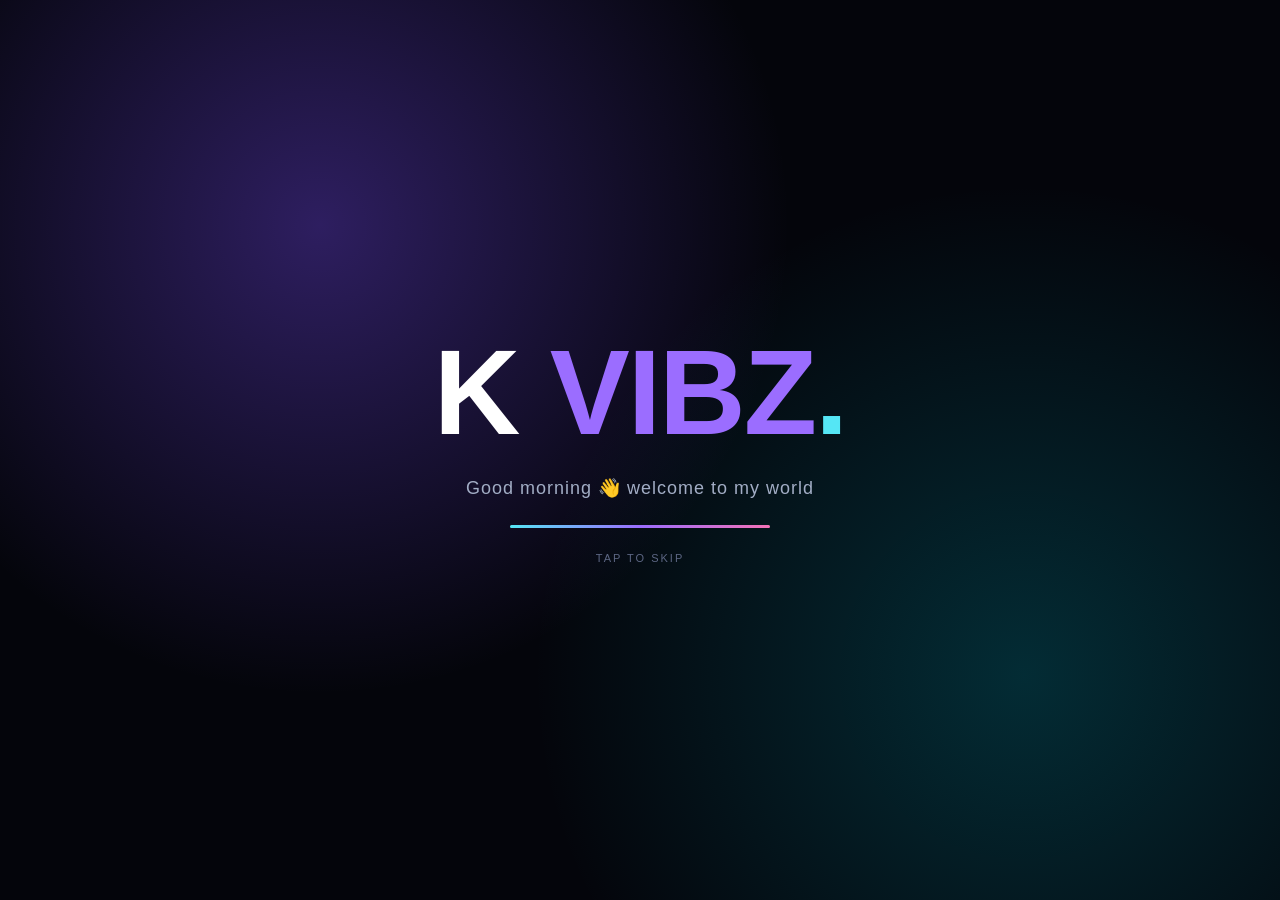
==== commit efc5571f: "Add files via upload" ====
--- a/index.html
+++ b/index.html
@@ -8,7 +8,7 @@
   <meta name="description" content="The creative portfolio of Habineza Kevin, K VIBZ — student, music producer and creative learner.">
   <link rel="stylesheet" href="styles.css">
   <link rel="stylesheet" href="chatbox.css">
-  <link rel="stylesheet" href="welcome.css">
+  <link rel="stylesheet" href="extras.css">
 </head>
 <body>
   <header class="site-header">
@@ -44,7 +44,6 @@
       <a href="skills.html">Skills</a>
       <a href="portfolio.html">Portfolio</a>
       <a href="contact.html">Contact</a>
-      <a href="chartbox.html">chartbox</a>
     </nav>
   </header>
 
@@ -52,9 +51,9 @@
     <section class="welcome-copy">
       <p class="eyebrow">STUDENT · CREATOR · DREAMER</p>
       <h1 class="welcome-title">
-        <span class="ln"><span>Welcome to</span></span>
-        <span class="ln"><span>Habineza Kevin's</span></span>
-        <span class="ln"><span class="gradient-text">E-Portfolio.</span></span>
+        Welcome to<br>
+        Habineza Kevin's<br>
+        <span class="gradient-text">E-Portfolio.</span>
       </h1>
       <p class="welcome-description">
         Every skill tells a story. Every idea has a purpose.
@@ -84,8 +83,7 @@
       </div>
     </section>
 
-    <section class="identity-panel" aria-label="Play a note on the K VIBZ piano">
-      <canvas id="viz" aria-hidden="true"></canvas>
+    <section class="identity-panel">
       <div class="orbit orbit-one"></div>
       <div class="orbit orbit-two"></div>
 
@@ -94,12 +92,19 @@
         <span class="logo-vibz">VIBZ<span class="logo-dot">.</span></span>
       </div>
 
-      <!-- Playable piano: tap the keys, or press A S D F G H J K (and W E T Y U) -->
-      <div class="piano" id="piano" role="group" aria-label="One-octave piano"></div>
+      <div class="identity-caption">
+        <span class="caption-line"></span>
+        <p>CREATIVITY HAS NO LIMITS</p>
+      </div>
 
-      <div class="identity-caption" id="now">
-        <span class="caption-line"></span>
-        <span>TAP A KEY · OR PRESS A – K</span>
+      <div class="floating-card card-top">
+        <span class="card-icon">♫</span>
+        <span>Music &amp; Sound</span>
+      </div>
+
+      <div class="floating-card card-bottom">
+        <span class="card-icon">✦</span>
+        <span>Ideas into Reality</span>
       </div>
 
       <div class="identity-number">KV / 001</div>
@@ -111,7 +116,9 @@
     <p>LEARN. CREATE. GROW.</p>
   </footer>
 
+  <script src="config.js"></script>
   <script src="script.js"></script>
-  <script src="welcome.js"></script>
+  <script src="chatbox.js"></script>
+  <script src="extras.js"></script>
 </body>
 </html>
--- a/styles.css
+++ b/styles.css
@@ -1,150 +1,3 @@
-/* ==========================================
-   K VIBZ — WELCOME PAGE EXTRAS (index.html only)
-   Add AFTER styles.css:  <link rel="stylesheet" href="welcome.css">
-========================================== */
-
-/* --- One entrance moment: headline lines rise into place --- */
-.welcome-title .ln {
-    display: block;
-    overflow: hidden;
-    padding-bottom: 0.08em;
-}
-
-.welcome-title .ln > span {
-    display: inline-block;
-    transform: translateY(115%);
-    animation: lineRise 0.95s cubic-bezier(0.2, 0.8, 0.2, 1) forwards;
-}
-
-.welcome-title .ln:nth-child(2) > span { animation-delay: 0.12s; }
-.welcome-title .ln:nth-child(3) > span { animation-delay: 0.24s; }
-
-@keyframes lineRise {
-    to { transform: translateY(0); }
-}
-
-/* --- The piano panel --- */
-.identity-panel {
-    min-height: 540px;
-    gap: 22px;
-    cursor: default;
-}
-
-/* glow that follows the pointer */
-.identity-panel::before {
-    content: "";
-    position: absolute;
-    inset: 0;
-    z-index: 0;
-    pointer-events: none;
-    background: radial-gradient(320px circle at var(--mx, 50%) var(--my, 35%),
-                rgba(155, 109, 255, 0.2), transparent 65%);
-}
-
-/* sound bars drawn behind everything */
-#viz {
-    position: absolute;
-    inset: 0;
-    width: 100%;
-    height: 100%;
-    z-index: 0;
-    pointer-events: none;
-}
-
-.identity-panel .logo-k {
-    font-size: clamp(84px, 10vw, 118px);
-}
-
-.identity-panel .logo-vibz {
-    font-size: clamp(26px, 3.4vw, 38px);
-}
-
-.piano {
-    position: relative;
-    z-index: 2;
-    display: flex;
-    width: min(360px, 88%);
-    height: 132px;
-    padding: 0 0 4px;
-    background: rgba(5, 7, 16, 0.75);
-    border: 1px solid rgba(157, 177, 225, 0.28);
-    border-radius: 14px;
-    box-shadow: 0 16px 36px rgba(0, 0, 0, 0.4);
-}
-
-.key-w {
-    position: relative;
-    flex: 1;
-    margin: 0 1px;
-    padding: 0 0 8px;
-    display: flex;
-    align-items: flex-end;
-    justify-content: center;
-
-    border: 0;
-    border-radius: 0 0 9px 9px;
-    background: linear-gradient(#f6f7ff, #c6ccf0);
-    color: #565b86;
-    font-size: 11px;
-    font-weight: 700;
-    cursor: pointer;
-    transition: transform 0.08s ease, background 0.2s ease, box-shadow 0.2s ease;
-}
-
-.key-b {
-    position: absolute;
-    top: 0;
-    z-index: 3;
-    width: 9%;
-    height: 60%;
-    margin-left: -4.5%;
-
-    border: 1px solid rgba(157, 177, 225, 0.3);
-    border-top: 0;
-    border-radius: 0 0 7px 7px;
-    background: linear-gradient(#1d2347, #070914);
-    color: #8f9acb;
-    font-size: 10px;
-    font-weight: 700;
-    cursor: pointer;
-    transition: transform 0.08s ease, background 0.2s ease, box-shadow 0.2s ease;
-}
-
-.key-w.on {
-    transform: translateY(2px);
-    background: linear-gradient(#cdb8ff, #55e6f5);
-    box-shadow: 0 0 22px rgba(85, 230, 245, 0.6);
-}
-
-.key-b.on {
-    transform: translateY(2px);
-    background: linear-gradient(#9b6dff, #f472b6);
-    box-shadow: 0 0 20px rgba(244, 114, 182, 0.65);
-    color: white;
-}
-
-.key-w:focus-visible,
-.key-b:focus-visible {
-    outline: 2px solid var(--cyan);
-    outline-offset: 2px;
-}
-
-#now {
-    min-width: 220px;
-    justify-content: center;
-}
-
-@media (max-width: 600px) {
-    .identity-panel { min-height: 480px; }
-    .piano { height: 112px; }
-}
-
-@media (prefers-reduced-motion: reduce) {
-    .welcome-title .ln > span {
-        transform: none;
-        animation: none;
-    }
-}
 /* ==========================================
    K VIBZ — COMMON STYLES (all pages)
    Deep Night • Electric Purple • Cyan • Rose
@@ -325,14 +178,13 @@
 .brand {
     grid-area: brand;
     font-family: 'Space Grotesk', sans-serif;
-    font-size: 29px;
+    font-size: 26px;
     font-weight: 700;
     letter-spacing: -1px;
     white-space: nowrap;
 }
 
 .brand span {
-  font-size: 21px;
     color: var(--purple);
     text-shadow: 0 0 20px rgba(155, 109, 255, 0.4);
 }
@@ -1064,348 +916,59 @@
         align-items: flex-start;
     }
 }
-/* ==========================================
-   K VIBZ — CHAT BOX STYLES (all pages)
-   Add in the <head> of every page:
-   <link rel="stylesheet" href="chatbox.css">
-   Uses the colours from styles.css when it is loaded,
-   and has its own fallback colours when it is not.
-========================================== */
-
-.kv-chat {
+
+/* ==========================================
+   14. EXTRAS (added by script.js)
+========================================== */
+
+/* Thin reading-progress line at the very top */
+.scroll-progress {
     position: fixed;
-    right: 20px;
-    bottom: calc(20px + env(safe-area-inset-bottom,0px));
-    z-index: 2000;
-    font-family: 'DM Sans',system-ui,sans-serif;
-}
-
-.kv-fab {
-    position: relative;
+    top: 0;
+    left: 0;
+    z-index: 3000;
+    width: 100%;
+    height: 3px;
+    background: linear-gradient(90deg, var(--cyan), var(--purple), var(--rose));
+    transform: scaleX(0);
+    transform-origin: left;
+    pointer-events: none;
+}
+
+/* Back-to-top button (bottom left, so it never covers the chat button) */
+.back-to-top {
+    position: fixed;
+    left: 20px;
+    bottom: calc(20px + env(safe-area-inset-bottom, 0px));
+    z-index: 1500;
+
     display: grid;
     place-items: center;
-    width: 60px;
-    height: 60px;
+    width: 46px;
+    height: 46px;
     padding: 0;
-    border: 1px solid rgba(213,198,255,.6);
-    border-radius: 50%;
-    background: linear-gradient(135deg,#7650e9,#9762f6 55%,#6178f6);
-    color: #fff;
-    font-size: 26px;
+
+    background: rgba(10, 14, 30, 0.9);
+    border: 1px solid rgba(155, 109, 255, 0.5);
+    border-radius: 14px;
+    color: white;
+    font-size: 20px;
     cursor: pointer;
-    box-shadow: 0 10px 30px rgba(126,83,245,.5);
-    transition: transform .25s ease,box-shadow .25s ease;
-}
-
-.kv-fab:hover {
-    transform: translateY(-3px) scale(1.05);
-    box-shadow: 0 14px 36px rgba(126,83,245,.65);
-}
-
-.kv-fab-ping {
-    position: absolute;
-    top: 6px;
-    right: 6px;
-    width: 12px;
-    height: 12px;
-    border-radius: 50%;
-    background: var(--cyan,#55e6f5);
-    box-shadow: 0 0 10px var(--cyan,#55e6f5);
-    animation: kvPing 1.8s ease-in-out infinite;
-}
-
-.kv-chat.is-open .kv-fab-ping {
-    display: none;
-}
-
-.kv-panel {
-    position: fixed;
-    right: 20px;
-    bottom: calc(92px + env(safe-area-inset-bottom,0px));
-    display: none;
-    flex-direction: column;
-    width: min(380px,calc(100vw - 32px));
-    height: min(560px,calc(100vh - 130px));
-    overflow: hidden;
-    background: rgba(10,14,30,.97);
-    border: 1px solid rgba(155,109,255,.4);
-    border-radius: 20px;
-    box-shadow: 0 24px 60px rgba(0,0,0,.55);
-    transform-origin: bottom right;
-    color: #eef0ff;
-}
-
-.kv-panel.open {
-    display: flex;
-    animation: kvPop .3s ease;
-}
-
-.kv-head {
-    display: flex;
-    align-items: center;
-    gap: 12px;
-    padding: 14px 16px;
-    background: linear-gradient(120deg,rgba(118,80,233,.38),rgba(85,230,245,.12));
-    border-bottom: 1px solid rgba(157,177,225,.2);
-}
-
-.kv-avatar {
-    display: grid;
-    place-items: center;
-    flex-shrink: 0;
-    width: 40px;
-    height: 40px;
-    border-radius: 50%;
-    background: linear-gradient(135deg,#9762f6,#55e6f5);
-    color: #fff;
-    font-family: 'Space Grotesk',sans-serif;
-    font-size: 20px;
-    font-weight: 700;
-}
-
-.kv-title {
-    display: flex;
-    flex-direction: column;
-    flex: 1;
-    line-height: 1.3;
-}
-
-.kv-title strong {
-    font-family: 'Space Grotesk',sans-serif;
-    font-size: 15px;
-}
-
-.kv-title span {
-    display: flex;
-    align-items: center;
-    gap: 6px;
-    color: #a2adc5;
-    font-size: 12px;
-}
-
-.kv-online {
-    width: 8px;
-    height: 8px;
-    border-radius: 50%;
-    background: #4ade80;
-    box-shadow: 0 0 8px #4ade80;
-}
-
-.kv-close {
-    width: 34px;
-    height: 34px;
-    padding: 0;
-    border: 1px solid rgba(157,177,225,.3);
-    border-radius: 10px;
-    background: transparent;
-    color: #c3cbe0;
-    font-size: 15px;
-    cursor: pointer;
-}
-
-.kv-close:hover {
-    background: rgba(155,109,255,.18);
-    color: #fff;
-}
-
-.kv-messages {
-    display: flex;
-    flex-direction: column;
-    flex: 1;
-    gap: 10px;
-    padding: 16px;
-    overflow-y: auto;
-    scroll-behavior: smooth;
-}
-
-.kv-msg {
-    max-width: 86%;
-    padding: 10px 14px;
-    border-radius: 16px;
-    font-size: 14px;
-    line-height: 1.55;
-    overflow-wrap: anywhere;
-    animation: kvIn .3s ease;
-}
-
-.kv-bot {
-    align-self: flex-start;
-    background: rgba(155,109,255,.14);
-    border: 1px solid rgba(155,109,255,.28);
-    border-bottom-left-radius: 5px;
-}
-
-.kv-user {
-    align-self: flex-end;
-    background: linear-gradient(120deg,#7650e9,#6178f6);
-    border-bottom-right-radius: 5px;
-    color: #fff;
-}
-
-.kv-msg a {
-    color: #55e6f5;
-    text-decoration: underline;
-}
-
-.kv-typing {
-    display: flex;
-    gap: 5px;
-    align-self: flex-start;
-    padding: 13px 16px;
-    background: rgba(155,109,255,.14);
-    border: 1px solid rgba(155,109,255,.28);
-    border-radius: 16px;
-    border-bottom-left-radius: 5px;
-}
-
-.kv-typing i {
-    width: 7px;
-    height: 7px;
-    border-radius: 50%;
-    background: #bda0ff;
-    animation: kvDot 1.1s ease-in-out infinite;
-}
-
-.kv-typing i:nth-child(2) {
-    animation-delay: .15s;
-}
-
-.kv-typing i:nth-child(3) {
-    animation-delay: .3s;
-}
-
-.kv-chips {
-    display: flex;
-    gap: 8px;
-    padding: 10px 12px;
-    overflow-x: auto;
-    border-top: 1px solid rgba(157,177,225,.15);
-    scrollbar-width: none;
-}
-
-.kv-chips::-webkit-scrollbar {
-    display: none;
-}
-
-.kv-chip {
-    flex-shrink: 0;
-    padding: 7px 13px;
-    border: 1px solid rgba(155,109,255,.4);
-    border-radius: 999px;
-    background: rgba(155,109,255,.1);
-    color: #e5eaff;
-    font: inherit;
-    font-size: 12.5px;
-    font-weight: 600;
-    cursor: pointer;
-    white-space: nowrap;
-}
-
-.kv-chip:hover {
-    background: rgba(155,109,255,.25);
-}
-
-.kv-form {
-    display: flex;
-    gap: 8px;
-    padding: 12px;
-    border-top: 1px solid rgba(157,177,225,.2);
-}
-
-.kv-input {
-    flex: 1;
-    min-width: 0;
-    padding: 11px 14px;
-    border: 1px solid rgba(157,177,225,.28);
-    border-radius: 12px;
-    background: rgba(5,7,16,.85);
-    color: #f4f5ff;
-    font: inherit;
-    font-size: 16px;
-}
-
-.kv-input:focus {
-    outline: none;
-    border-color: #9b6dff;
-    box-shadow: 0 0 0 3px rgba(155,109,255,.18);
-}
-
-.kv-send {
-    width: 46px;
-    flex-shrink: 0;
-    padding: 0;
-    border: none;
-    border-radius: 12px;
-    background: linear-gradient(120deg,#7650e9,#6178f6);
-    color: #fff;
-    font-size: 18px;
-    cursor: pointer;
-}
-
-.kv-send:hover {
-    filter: brightness(1.15);
-}
-
-@keyframes kvPing {
-    0%,100% {
-        opacity: 1;
-        transform: scale(1);
-    }
-    50% {
-        opacity: .4;
-        transform: scale(.7);
-    }
-}
-
-@keyframes kvPop {
-    from {
-        opacity: 0;
-        transform: translateY(14px) scale(.96);
-    }
-    to {
-        opacity: 1;
-        transform: none;
-    }
-}
-
-@keyframes kvIn {
-    from {
-        opacity: 0;
-        transform: translateY(8px);
-    }
-    to {
-        opacity: 1;
-        transform: none;
-    }
-}
-
-@keyframes kvDot {
-    0%,100% {
-        transform: translateY(0);
-        opacity: .5;
-    }
-    50% {
-        transform: translateY(-5px);
-        opacity: 1;
-    }
-}
-
-@media (max-width:480px) {
-    .kv-chat {
-        right: 14px;
-    }
-    .kv-panel {
-        right: 12px;
-        left: 12px;
-        width: auto;
-    }
-}
-
-@media (prefers-reduced-motion:reduce) {
-    .kv-panel.open,.kv-msg,.kv-fab-ping,.kv-typing i {
-        animation: none;
-    }
-    .kv-messages {
-        scroll-behavior: auto;
-    }
-}
+    box-shadow: 0 10px 28px rgba(0, 0, 0, 0.4);
+
+    opacity: 0;
+    transform: translateY(14px);
+    pointer-events: none;
+    transition: opacity 0.3s ease, transform 0.3s ease, background 0.25s ease;
+}
+
+.back-to-top.show {
+    opacity: 1;
+    transform: translateY(0);
+    pointer-events: auto;
+}
+
+.back-to-top:hover {
+    background: rgba(155, 109, 255, 0.35);
+    transform: translateY(-3px);
+}
--- a/chatbox.css
+++ b/chatbox.css
@@ -0,0 +1,345 @@
+/* ==========================================
+   K VIBZ — CHAT BOX STYLES (all pages)
+   Add in the <head> of every page:
+   <link rel="stylesheet" href="chatbox.css">
+   Uses the colours from styles.css when it is loaded,
+   and has its own fallback colours when it is not.
+========================================== */
+
+.kv-chat {
+    position: fixed;
+    right: 20px;
+    bottom: calc(20px + env(safe-area-inset-bottom,0px));
+    z-index: 2000;
+    font-family: 'DM Sans',system-ui,sans-serif;
+}
+
+.kv-fab {
+    position: relative;
+    display: grid;
+    place-items: center;
+    width: 60px;
+    height: 60px;
+    padding: 0;
+    border: 1px solid rgba(213,198,255,.6);
+    border-radius: 50%;
+    background: linear-gradient(135deg,#7650e9,#9762f6 55%,#6178f6);
+    color: #fff;
+    font-size: 26px;
+    cursor: pointer;
+    box-shadow: 0 10px 30px rgba(126,83,245,.5);
+    transition: transform .25s ease,box-shadow .25s ease;
+}
+
+.kv-fab:hover {
+    transform: translateY(-3px) scale(1.05);
+    box-shadow: 0 14px 36px rgba(126,83,245,.65);
+}
+
+.kv-fab-ping {
+    position: absolute;
+    top: 6px;
+    right: 6px;
+    width: 12px;
+    height: 12px;
+    border-radius: 50%;
+    background: var(--cyan,#55e6f5);
+    box-shadow: 0 0 10px var(--cyan,#55e6f5);
+    animation: kvPing 1.8s ease-in-out infinite;
+}
+
+.kv-chat.is-open .kv-fab-ping {
+    display: none;
+}
+
+.kv-panel {
+    position: fixed;
+    right: 20px;
+    bottom: calc(92px + env(safe-area-inset-bottom,0px));
+    display: none;
+    flex-direction: column;
+    width: min(380px,calc(100vw - 32px));
+    height: min(560px,calc(100vh - 130px));
+    overflow: hidden;
+    background: rgba(10,14,30,.97);
+    border: 1px solid rgba(155,109,255,.4);
+    border-radius: 20px;
+    box-shadow: 0 24px 60px rgba(0,0,0,.55);
+    transform-origin: bottom right;
+    color: #eef0ff;
+}
+
+.kv-panel.open {
+    display: flex;
+    animation: kvPop .3s ease;
+}
+
+.kv-head {
+    display: flex;
+    align-items: center;
+    gap: 12px;
+    padding: 14px 16px;
+    background: linear-gradient(120deg,rgba(118,80,233,.38),rgba(85,230,245,.12));
+    border-bottom: 1px solid rgba(157,177,225,.2);
+}
+
+.kv-avatar {
+    display: grid;
+    place-items: center;
+    flex-shrink: 0;
+    width: 40px;
+    height: 40px;
+    border-radius: 50%;
+    background: linear-gradient(135deg,#9762f6,#55e6f5);
+    color: #fff;
+    font-family: 'Space Grotesk',sans-serif;
+    font-size: 20px;
+    font-weight: 700;
+}
+
+.kv-title {
+    display: flex;
+    flex-direction: column;
+    flex: 1;
+    line-height: 1.3;
+}
+
+.kv-title strong {
+    font-family: 'Space Grotesk',sans-serif;
+    font-size: 15px;
+}
+
+.kv-title span {
+    display: flex;
+    align-items: center;
+    gap: 6px;
+    color: #a2adc5;
+    font-size: 12px;
+}
+
+.kv-online {
+    width: 8px;
+    height: 8px;
+    border-radius: 50%;
+    background: #4ade80;
+    box-shadow: 0 0 8px #4ade80;
+}
+
+.kv-close {
+    width: 34px;
+    height: 34px;
+    padding: 0;
+    border: 1px solid rgba(157,177,225,.3);
+    border-radius: 10px;
+    background: transparent;
+    color: #c3cbe0;
+    font-size: 15px;
+    cursor: pointer;
+}
+
+.kv-close:hover {
+    background: rgba(155,109,255,.18);
+    color: #fff;
+}
+
+.kv-messages {
+    display: flex;
+    flex-direction: column;
+    flex: 1;
+    gap: 10px;
+    padding: 16px;
+    overflow-y: auto;
+    scroll-behavior: smooth;
+}
+
+.kv-msg {
+    max-width: 86%;
+    padding: 10px 14px;
+    border-radius: 16px;
+    font-size: 14px;
+    line-height: 1.55;
+    overflow-wrap: anywhere;
+    animation: kvIn .3s ease;
+}
+
+.kv-bot {
+    align-self: flex-start;
+    background: rgba(155,109,255,.14);
+    border: 1px solid rgba(155,109,255,.28);
+    border-bottom-left-radius: 5px;
+}
+
+.kv-user {
+    align-self: flex-end;
+    background: linear-gradient(120deg,#7650e9,#6178f6);
+    border-bottom-right-radius: 5px;
+    color: #fff;
+}
+
+.kv-msg a {
+    color: #55e6f5;
+    text-decoration: underline;
+}
+
+.kv-typing {
+    display: flex;
+    gap: 5px;
+    align-self: flex-start;
+    padding: 13px 16px;
+    background: rgba(155,109,255,.14);
+    border: 1px solid rgba(155,109,255,.28);
+    border-radius: 16px;
+    border-bottom-left-radius: 5px;
+}
+
+.kv-typing i {
+    width: 7px;
+    height: 7px;
+    border-radius: 50%;
+    background: #bda0ff;
+    animation: kvDot 1.1s ease-in-out infinite;
+}
+
+.kv-typing i:nth-child(2) {
+    animation-delay: .15s;
+}
+
+.kv-typing i:nth-child(3) {
+    animation-delay: .3s;
+}
+
+.kv-chips {
+    display: flex;
+    gap: 8px;
+    padding: 10px 12px;
+    overflow-x: auto;
+    border-top: 1px solid rgba(157,177,225,.15);
+    scrollbar-width: none;
+}
+
+.kv-chips::-webkit-scrollbar {
+    display: none;
+}
+
+.kv-chip {
+    flex-shrink: 0;
+    padding: 7px 13px;
+    border: 1px solid rgba(155,109,255,.4);
+    border-radius: 999px;
+    background: rgba(155,109,255,.1);
+    color: #e5eaff;
+    font: inherit;
+    font-size: 12.5px;
+    font-weight: 600;
+    cursor: pointer;
+    white-space: nowrap;
+}
+
+.kv-chip:hover {
+    background: rgba(155,109,255,.25);
+}
+
+.kv-form {
+    display: flex;
+    gap: 8px;
+    padding: 12px;
+    border-top: 1px solid rgba(157,177,225,.2);
+}
+
+.kv-input {
+    flex: 1;
+    min-width: 0;
+    padding: 11px 14px;
+    border: 1px solid rgba(157,177,225,.28);
+    border-radius: 12px;
+    background: rgba(5,7,16,.85);
+    color: #f4f5ff;
+    font: inherit;
+    font-size: 16px;
+}
+
+.kv-input:focus {
+    outline: none;
+    border-color: #9b6dff;
+    box-shadow: 0 0 0 3px rgba(155,109,255,.18);
+}
+
+.kv-send {
+    width: 46px;
+    flex-shrink: 0;
+    padding: 0;
+    border: none;
+    border-radius: 12px;
+    background: linear-gradient(120deg,#7650e9,#6178f6);
+    color: #fff;
+    font-size: 18px;
+    cursor: pointer;
+}
+
+.kv-send:hover {
+    filter: brightness(1.15);
+}
+
+@keyframes kvPing {
+    0%,100% {
+        opacity: 1;
+        transform: scale(1);
+    }
+    50% {
+        opacity: .4;
+        transform: scale(.7);
+    }
+}
+
+@keyframes kvPop {
+    from {
+        opacity: 0;
+        transform: translateY(14px) scale(.96);
+    }
+    to {
+        opacity: 1;
+        transform: none;
+    }
+}
+
+@keyframes kvIn {
+    from {
+        opacity: 0;
+        transform: translateY(8px);
+    }
+    to {
+        opacity: 1;
+        transform: none;
+    }
+}
+
+@keyframes kvDot {
+    0%,100% {
+        transform: translateY(0);
+        opacity: .5;
+    }
+    50% {
+        transform: translateY(-5px);
+        opacity: 1;
+    }
+}
+
+@media (max-width:480px) {
+    .kv-chat {
+        right: 14px;
+    }
+    .kv-panel {
+        right: 12px;
+        left: 12px;
+        width: auto;
+    }
+}
+
+@media (prefers-reduced-motion:reduce) {
+    .kv-panel.open,.kv-msg,.kv-fab-ping,.kv-typing i {
+        animation: none;
+    }
+    .kv-messages {
+        scroll-behavior: auto;
+    }
+}
--- a/extras.css
+++ b/extras.css
@@ -0,0 +1,183 @@
+/* ==========================================
+   K VIBZ — SURPRISE EFFECTS STYLES (all pages)
+   Add in the <head> after chatbox.css:
+   <link rel="stylesheet" href="extras.css">
+========================================== */
+
+/* ---------- Intro screen ---------- */
+
+.kv-splash {
+    position: fixed;
+    inset: 0;
+    z-index: 5000;
+
+    display: flex;
+    flex-direction: column;
+    align-items: center;
+    justify-content: center;
+    gap: 22px;
+
+    background:
+        radial-gradient(circle at 25% 25%, rgba(124, 77, 255, 0.35), transparent 40%),
+        radial-gradient(circle at 80% 75%, rgba(0, 200, 220, 0.2), transparent 40%),
+        #04050b;
+    cursor: pointer;
+    transition: opacity 0.6s ease, transform 0.6s ease, visibility 0.6s;
+}
+
+.kv-splash.hide {
+    opacity: 0;
+    visibility: hidden;
+    transform: scale(1.06);
+}
+
+.kv-splash-logo {
+    display: flex;
+    font-family: 'Space Grotesk', sans-serif;
+    font-size: clamp(54px, 13vw, 120px);
+    font-weight: 700;
+    letter-spacing: -2px;
+    line-height: 1;
+}
+
+.kv-splash-logo span {
+    display: inline-block;
+    opacity: 0;
+    transform: translateY(40px) rotateX(-70deg);
+    animation: splashLetter 0.7s cubic-bezier(0.2, 0.9, 0.3, 1.2) forwards;
+}
+
+.kv-splash-logo span:nth-child(1) { animation-delay: 0.10s; color: #ffffff; }
+.kv-splash-logo span:nth-child(2) { animation-delay: 0.20s; }
+.kv-splash-logo span:nth-child(3) { animation-delay: 0.30s; color: var(--purple, #9b6dff); }
+.kv-splash-logo span:nth-child(4) { animation-delay: 0.40s; color: var(--purple, #9b6dff); }
+.kv-splash-logo span:nth-child(5) { animation-delay: 0.50s; color: var(--purple, #9b6dff); }
+.kv-splash-logo span:nth-child(6) { animation-delay: 0.60s; color: var(--purple, #9b6dff); }
+.kv-splash-logo .dot              { animation-delay: 0.80s; color: var(--cyan, #55e6f5); }
+
+.kv-splash-greet {
+    color: #a2adc5;
+    font-size: clamp(14px, 3.4vw, 18px);
+    letter-spacing: 1px;
+    opacity: 0;
+    animation: splashFade 0.8s 1s ease forwards;
+}
+
+.kv-splash-bar {
+    width: min(260px, 60vw);
+    height: 3px;
+    overflow: hidden;
+    border-radius: 3px;
+    background: rgba(255, 255, 255, 0.1);
+}
+
+.kv-splash-bar i {
+    display: block;
+    height: 100%;
+    background: linear-gradient(90deg, var(--cyan, #55e6f5), var(--purple, #9b6dff), var(--rose, #f472b6));
+    transform: scaleX(0);
+    transform-origin: left;
+    animation: splashBar 2.1s 0.2s ease forwards;
+}
+
+.kv-splash-skip {
+    color: #5d6784;
+    font-size: 11px;
+    letter-spacing: 2px;
+    text-transform: uppercase;
+}
+
+/* ---------- Notes that pop out ---------- */
+
+.kv-note {
+    position: fixed;
+    z-index: 4500;
+    pointer-events: none;
+    font-family: 'Space Grotesk', sans-serif;
+    font-weight: 700;
+    text-shadow: 0 0 12px currentColor;
+    transform: translate(-50%, -50%);
+    animation: noteFly 1s ease-out forwards;
+}
+
+/* ---------- Spotlight that follows the mouse ---------- */
+
+.kv-spotlight {
+    position: fixed;
+    top: 0;
+    left: 0;
+    z-index: -1;
+    width: 440px;
+    height: 440px;
+    border-radius: 50%;
+    background: radial-gradient(circle, rgba(155, 109, 255, 0.16), transparent 65%);
+    pointer-events: none;
+    opacity: 0;
+    transition: opacity 0.4s ease;
+    will-change: transform;
+}
+
+.kv-spotlight.on {
+    opacity: 1;
+}
+
+/* ---------- Message pop-up ---------- */
+
+.kv-toast {
+    position: fixed;
+    left: 50%;
+    bottom: calc(28px + env(safe-area-inset-bottom, 0px));
+    z-index: 4600;
+    max-width: calc(100vw - 32px);
+    padding: 14px 22px;
+
+    background: rgba(10, 14, 30, 0.95);
+    border: 1px solid rgba(155, 109, 255, 0.55);
+    border-radius: 14px;
+    box-shadow: 0 16px 44px rgba(0, 0, 0, 0.5), 0 0 30px rgba(124, 77, 255, 0.25);
+    color: #f4f5ff;
+    font-size: 14px;
+    font-weight: 600;
+    text-align: center;
+
+    transform: translateX(-50%);
+    animation: toastIn 0.5s cubic-bezier(0.2, 0.9, 0.3, 1.2) both;
+    transition: opacity 0.5s ease, transform 0.5s ease;
+}
+
+.kv-toast.hide {
+    opacity: 0;
+    transform: translate(-50%, 16px);
+}
+
+/* ---------- Animations ---------- */
+
+@keyframes splashLetter {
+    to { opacity: 1; transform: translateY(0) rotateX(0); }
+}
+
+@keyframes splashFade {
+    to { opacity: 1; }
+}
+
+@keyframes splashBar {
+    to { transform: scaleX(1); }
+}
+
+@keyframes noteFly {
+    0%   { opacity: 1; transform: translate(-50%, -50%) scale(0.4) rotate(0deg); }
+    100% { opacity: 0; transform: translate(calc(-50% + var(--dx)), calc(-50% + var(--dy))) scale(1.2) rotate(var(--rot)); }
+}
+
+@keyframes toastIn {
+    from { opacity: 0; transform: translate(-50%, 24px) scale(0.9); }
+    to   { opacity: 1; transform: translate(-50%, 0) scale(1); }
+}
+
+@media (prefers-reduced-motion: reduce) {
+    .kv-splash,
+    .kv-note,
+    .kv-spotlight {
+        display: none;
+    }
+}
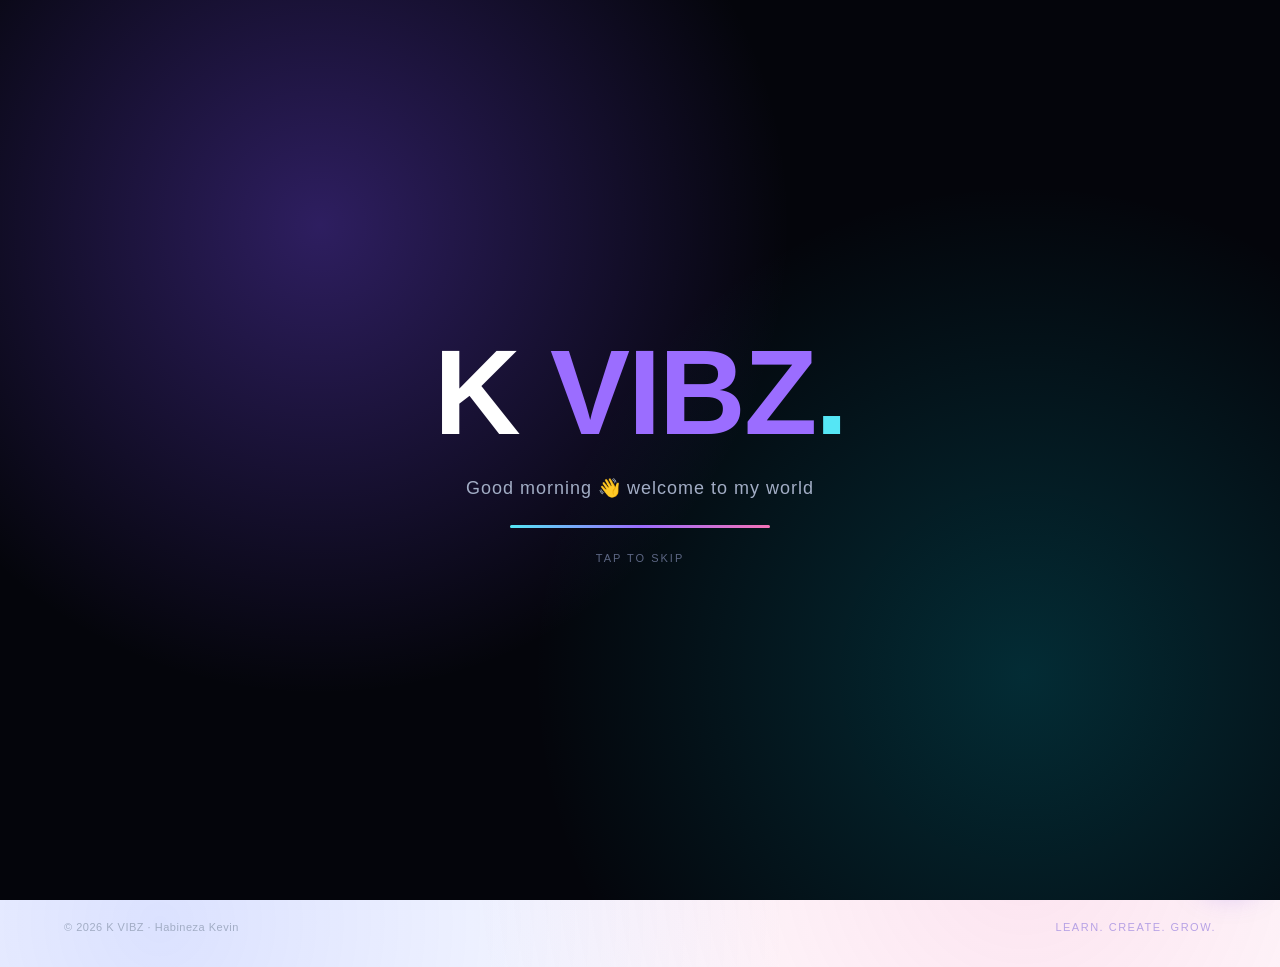
==== commit 9c63d51a: "Update header and footer structure in index.html" ====
--- a/index.html
+++ b/index.html
@@ -4,18 +4,30 @@
   <meta charset="UTF-8">
   <meta name="viewport" content="width=device-width, initial-scale=1.0">
   <meta name="theme-color" content="#05060f">
+
   <title>K VIBZ | Habineza Kevin</title>
+
   <meta name="description" content="The creative portfolio of Habineza Kevin, K VIBZ — student, music producer and creative learner.">
+
+  <!-- Website logo and browser icon -->
+  <link rel="icon" type="image/png" href="apple-touch-icon.png">
+  <link rel="apple-touch-icon" href="apple-touch-icon.png">
+
+  <!-- Stylesheets -->
   <link rel="stylesheet" href="styles.css">
   <link rel="stylesheet" href="chatbox.css">
   <link rel="stylesheet" href="extras.css">
 </head>
+
 <body>
   <header class="site-header">
-    <!-- Left: logo -->
-    <a href="index.html" class="brand">K <span>VIBZ</span><i>.</i></a>
 
-    <!-- Middle: moving words in a frame (edit the words here) -->
+    <!-- Left: Logo image -->
+    <a href="index.html" class="brand">
+      <img src="apple-touch-icon.png" alt="K VIBZ Logo" class="brand-logo">
+    </a>
+
+    <!-- Moving words -->
     <div class="header-ticker" aria-hidden="true">
       <span class="ticker-dot"></span>
       <div class="ticker-window">
@@ -31,12 +43,12 @@
       </div>
     </div>
 
-    <!-- Menu button (shows on phones and tablets) -->
+    <!-- Mobile menu -->
     <button class="nav-toggle" type="button" aria-label="Open menu" aria-expanded="false">
       <span></span><span></span><span></span>
     </button>
 
-    <!-- Right: page buttons -->
+    <!-- Navigation -->
     <nav class="navigation">
       <a href="index.html" class="active">Welcome</a>
       <a href="home.html">Home</a>
@@ -49,12 +61,15 @@
 
   <main class="welcome-layout">
     <section class="welcome-copy">
+
       <p class="eyebrow">STUDENT · CREATOR · DREAMER</p>
+
       <h1 class="welcome-title">
         Welcome to<br>
         Habineza Kevin's<br>
         <span class="gradient-text">E-Portfolio.</span>
       </h1>
+
       <p class="welcome-description">
         Every skill tells a story. Every idea has a purpose.
         Welcome to my world of learning, music, creativity
@@ -116,9 +131,11 @@
     <p>LEARN. CREATE. GROW.</p>
   </footer>
 
+  <!-- Scripts -->
   <script src="config.js"></script>
   <script src="script.js"></script>
   <script src="chatbox.js"></script>
   <script src="extras.js"></script>
+
 </body>
 </html>
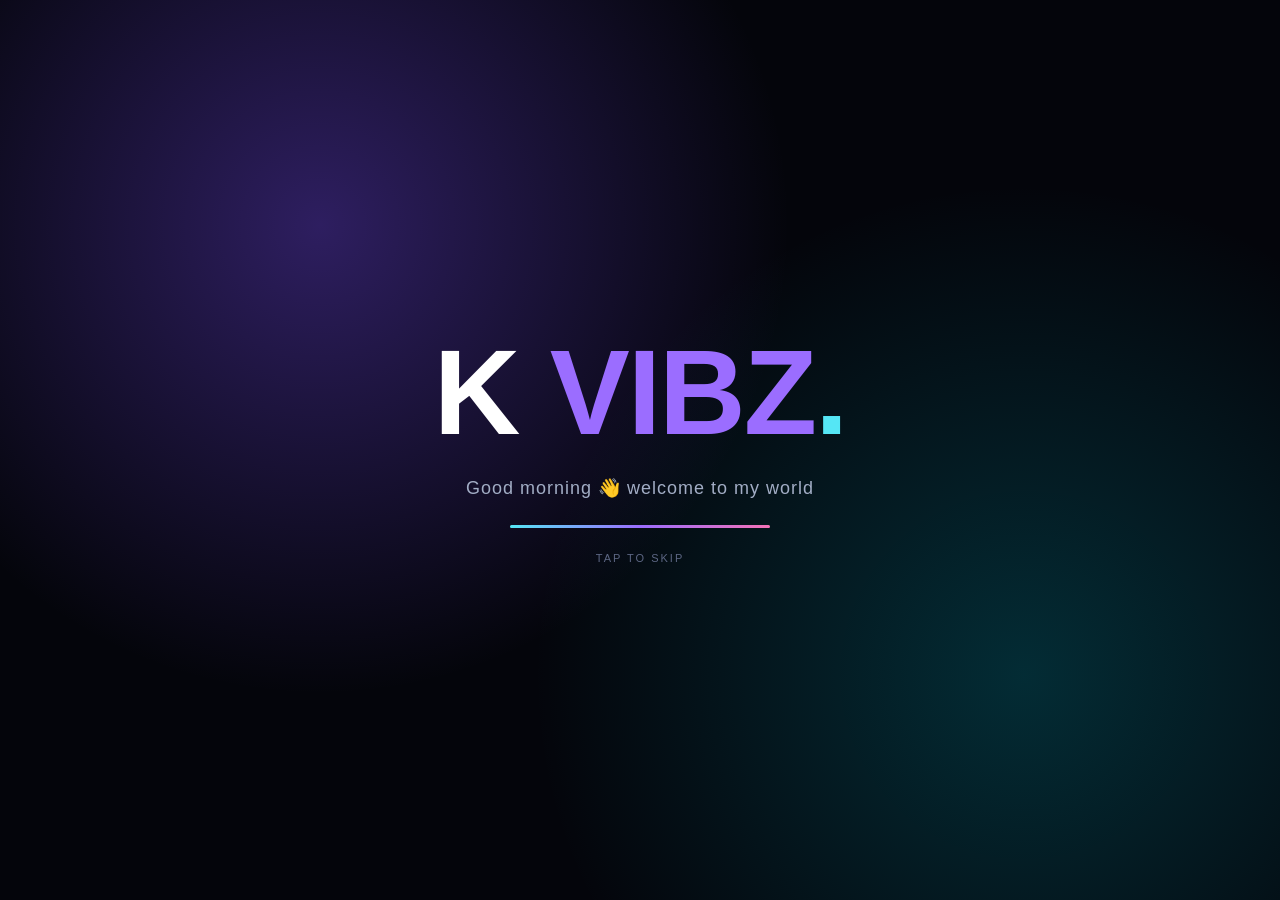
==== commit 80d9c83f: "Correct title casing in index.html" ====
--- a/index.html
+++ b/index.html
@@ -5,7 +5,7 @@
   <meta name="viewport" content="width=device-width, initial-scale=1.0">
   <meta name="theme-color" content="#05060f">
 
-  <title>K VIBZ | Habineza Kevin</title>
+  <title>K Vibz | Habineza Kevin</title>
 
   <meta name="description" content="The creative portfolio of Habineza Kevin, K VIBZ — student, music producer and creative learner.">
 
--- a/styles.css
+++ b/styles.css
@@ -972,3 +972,17 @@
     background: rgba(155, 109, 255, 0.35);
     transform: translateY(-3px);
 }
+/* K VIBZ Website Logo */
+.brand {
+    display: flex;
+    align-items: center;
+    text-decoration: none;
+}
+
+.brand-logo {
+    width: 55px;
+    height: 55px;
+    object-fit: contain;
+    display: block;
+    border-radius: 8px;
+}
